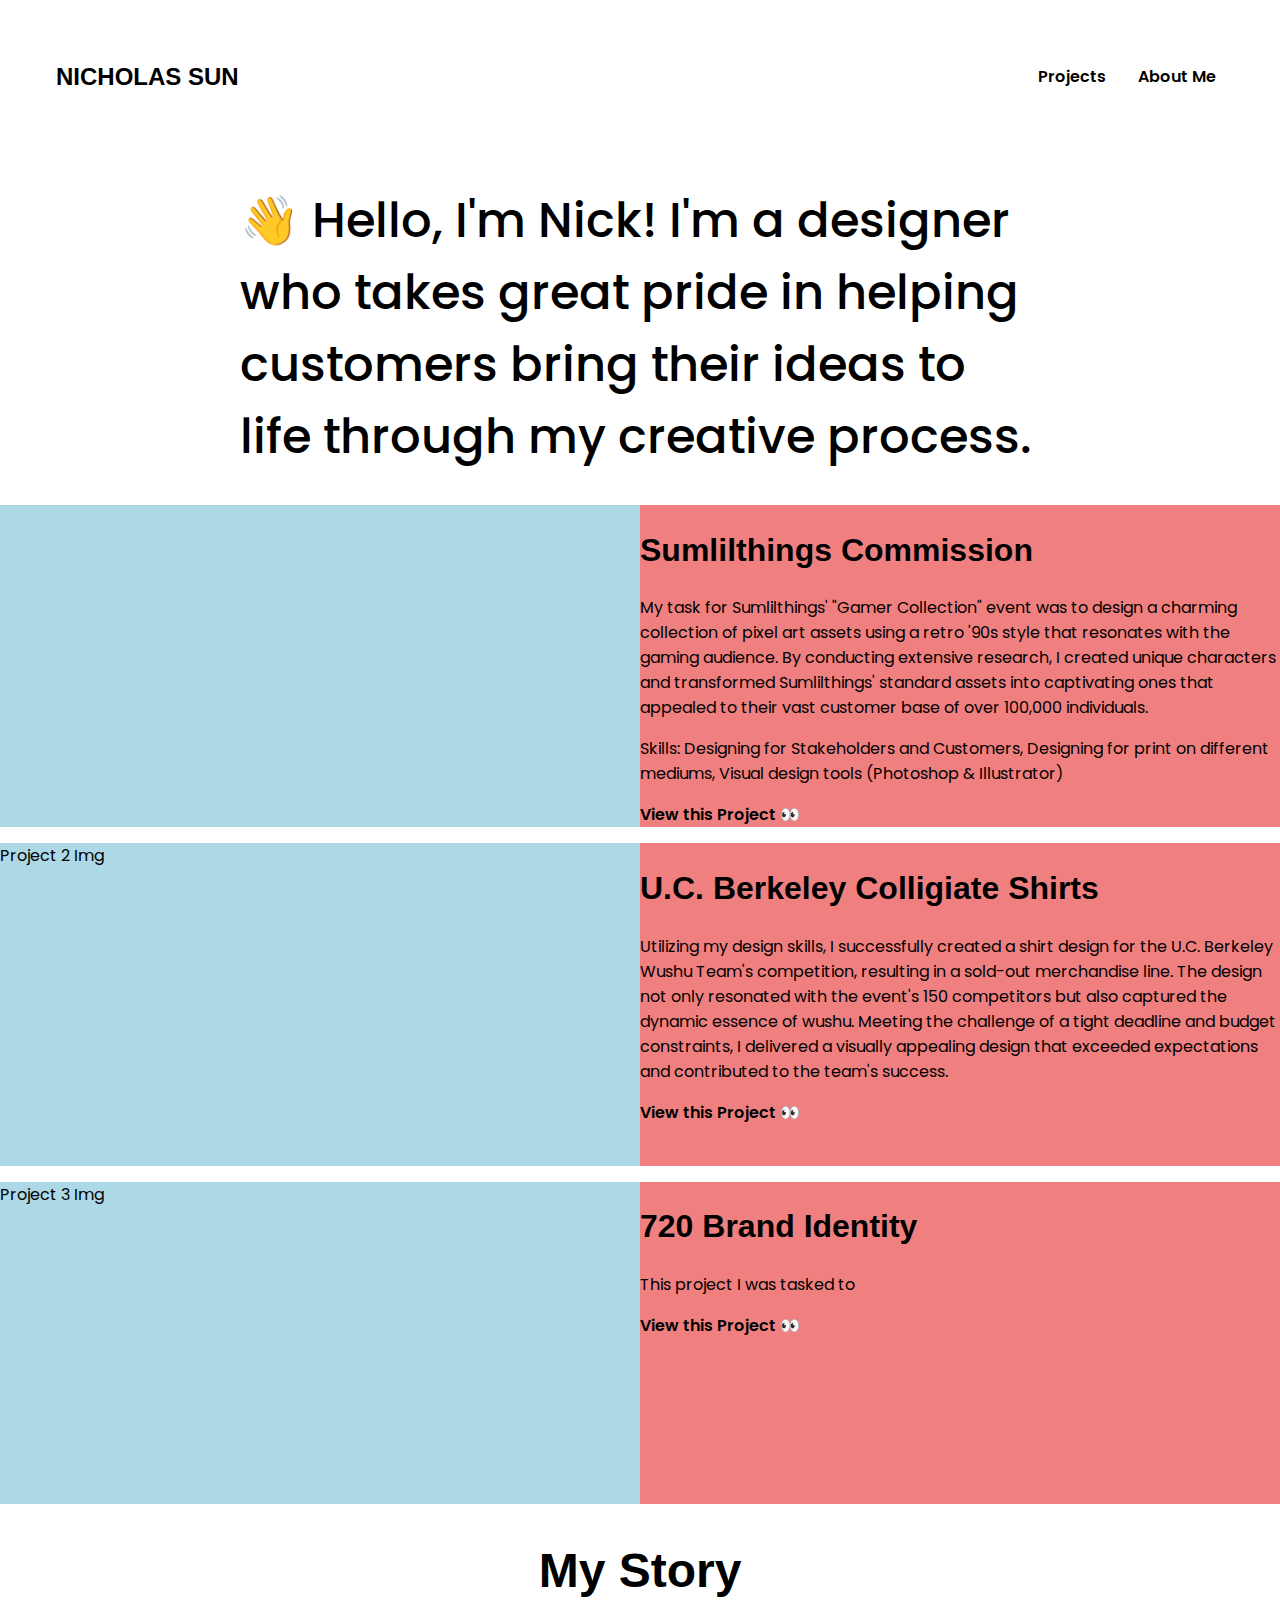
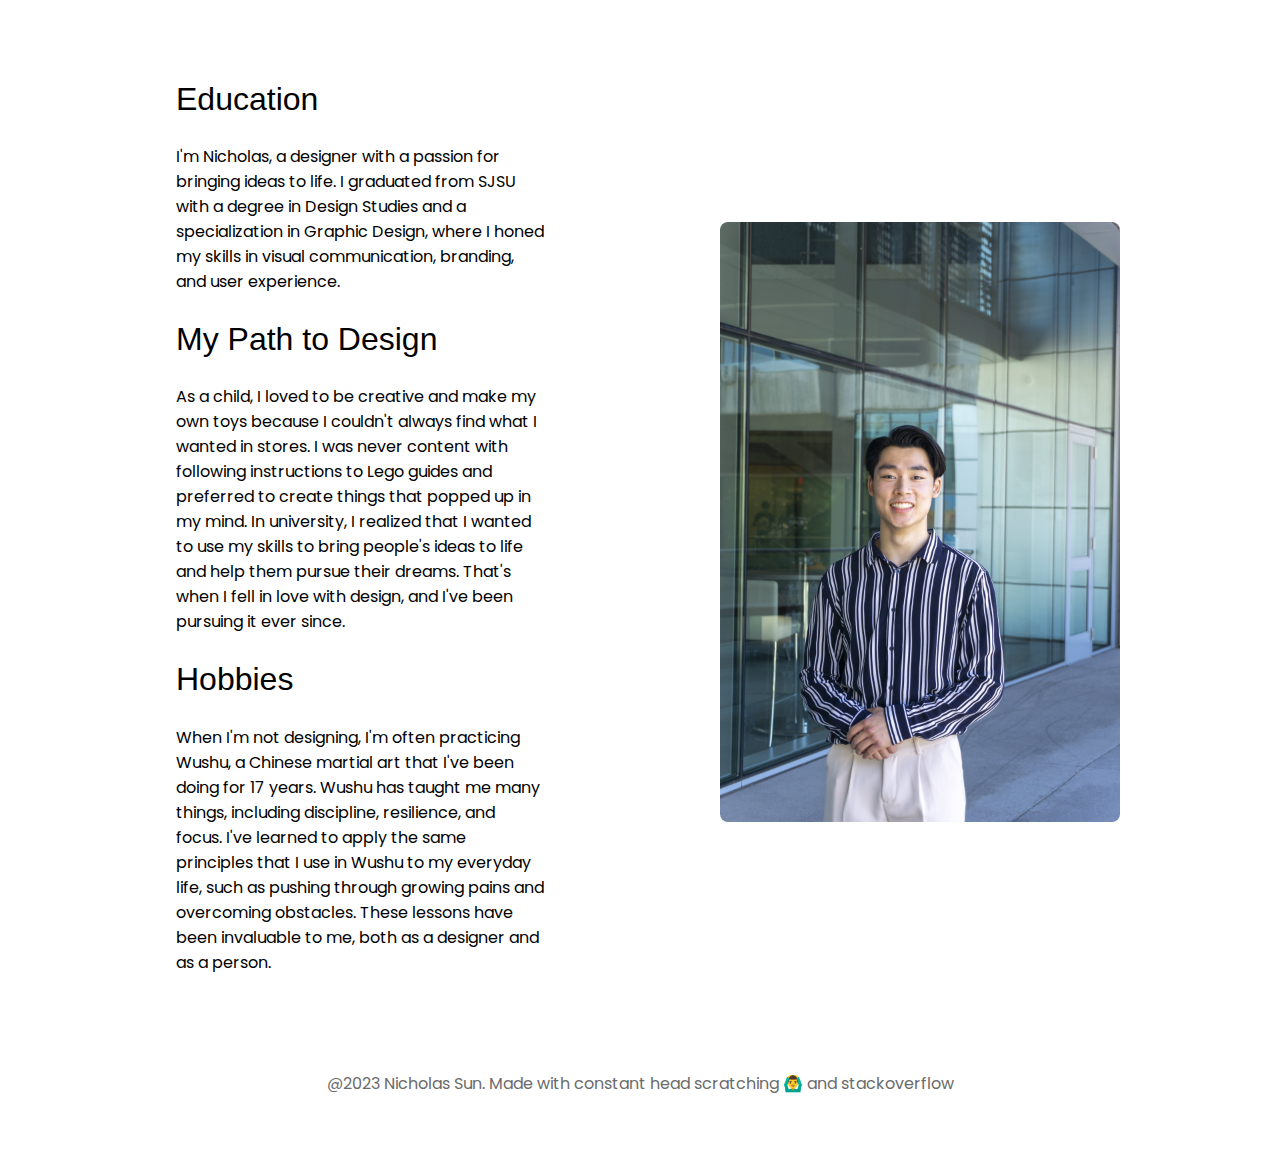
==== index.html @ 07ab65e5 "added about me" ====
<!DOCTYPE html>
<html lang="en">
<head>
    <meta charset="UTF-8">
    <meta http-equiv="X-UA-Compatible" content="IE=edge">
    <meta name="viewport" content="width=device-width, initial-scale=1.0">
    <link rel="stylesheet" href="styles.css">
    <title>nicholaszsun</title>
</head>
<body>
    <header>
        <nav>
            <a class="logo" href="#">Nicholas Sun</a>
            <div class="navlinks">
                <ul>
                   <li><a href="#">Projects</a></li>
                    <li><a href="#">About Me</a></li> 
                </ul>
            </div>
        </nav>
    </header>

    <section class="hero">
        <h1>👋 Hello, I'm Nick! I'm a designer who takes great pride in helping customers bring their ideas to life through my creative process.
        </h1>
    </section>

    <section class="projects">
        
        <div class="projectimage img1">
        </div>

        <div class="projectdes des1">
            <h2 class="projtitle sumlil">Sumlilthings Commission</h2>
            <p class="projdes sumlil">My task for Sumlilthings' "Gamer Collection" event was to design a charming collection of pixel art assets using a retro '90s style that resonates with the gaming audience. By conducting extensive research, I created unique characters and transformed Sumlilthings' standard assets into captivating ones that appealed to their vast customer base of over 100,000 individuals.
            </p>
            <p class="projdes sumlil skills">Skills: Designing for Stakeholders and Customers, Designing for print on different mediums, Visual design tools (Photoshop & Illustrator)</p>
            <a href="project1.html">View this Project 👀</a>
        </div>

        <div class="projectimage img2">Project 2 Img</div>

        <div class="projectdes des2">
            <h2 class="projtitle UC">U.C. Berkeley Colligiate Shirts</h2>
            <p class="projdes UC">Utilizing my design skills, I successfully created a shirt design for the U.C. Berkeley Wushu Team's competition, resulting in a sold-out merchandise line. The design not only resonated with the event's 150 competitors but also captured the dynamic essence of wushu. Meeting the challenge of a tight deadline and budget constraints, I delivered a visually appealing design that exceeded expectations and contributed to the team's success.</p>
            <a href="#">View this Project 👀</a>
        </div>

        <div class="projectimage img3">Project 3 Img</div>
        <div class="projectdes des3">
            <h2 class="projtitle 720">720 Brand Identity</h2>
            <p class="projdes 720">This project I was tasked to</p>
            <a href="#">View this Project 👀</a>
        </div>
    </section>

    <section class="about-me">
        <h2 class="about-me-title">My Story</h2>
        <div class="about-me-container">
            <div class="side-left">
                <h2 class="about-me-header">Education</h2>
                <p>I'm Nicholas, a designer with a passion for bringing ideas to life. I graduated from SJSU with a degree in Design Studies and a specialization in Graphic Design, where I honed my skills in visual communication, branding, and user experience.</p> 
                <h2 class="about-me-header">My Path to Design</h2>    
                 <p>As a child, I loved to be creative and make my own toys because I couldn't always find what I wanted in stores. I was never content with following instructions to Lego guides and preferred to create things that popped up in my mind. In university, I realized that I wanted to use my skills to bring people's ideas to life and help them pursue their dreams. That's when I fell in love with design, and I've been pursuing it ever since.</p>   
                <h2 class="about-me-header">Hobbies</h2>
                <p>When I'm not designing, I'm often practicing Wushu, a Chinese martial art that I've been doing for 17 years. Wushu has taught me many things, including discipline, resilience, and focus. I've learned to apply the same principles that I use in Wushu to my everyday life, such as pushing through growing pains and overcoming obstacles. These lessons have been invaluable to me, both as a designer and as a person.</p>
                </div>
            <div class="side-right">
                <img class="profile-pic" src="images/Nicholas Sun Profile Picture.jpeg" alt="Nicholas Sun">
            </div>
        </div>
        

    </section>

    <footer>
        <p>@2023 Nicholas Sun. Made with constant head scratching 🙆‍♂️ and stackoverflow</p>
    </footer>

</body>
</html>
---- styles.css ----
@import url('https://fonts.googleapis.com/css2?family=Poppins:wght@300;400;500;700;800&display=swap');

*{
  box-sizing: border-box;
  font-family: "Poppins", sans-serif;
  font-size: 16px;
}

body{
  margin: 0;
  padding: 0;
}

h2{
  font-size: 2rem;
  font-weight: 600;
  font-family: Helvetica, sans-serif;
}

/* ^^^^^^^^^^^^^^^^^^^^^^^^^^^^^^^^CSS FOR THE ENIRE WEBSITE^^^^^^^^^^^^^^^^^^^^^^^^^^^^^^^^^^^^^^^ */

nav{
  display: flex;
  justify-content: space-between;
  align-items: center;
  padding: 3rem;
  /* background-color: lightblue; */
}

.logo{
  font-family: "Helvetica", sans-serif;
  font-weight: 700;
  font-size: 1.5rem;
  margin: .5rem;
  color: black;
  text-decoration: none;
  text-transform: uppercase;
}

.navlinks ul{
  margin: 0;
  padding: 0;
  display: flex;
}

.navlinks li{
  list-style: none;
}

.navlinks li a{
  text-decoration: none;
  color: black;
  padding: 1rem;
  display: block;
}

.navlinks li:hover{
  font-weight: 700;
}

/* ^^^^^^^^^^^^^^^^^^^^^^^^^^^^^^^^CSS FOR THE HEADER OF WEBSITE^^^^^^^^^^^^^^^^^^^^^^^^^^^^^^^^^^^^^^^ */
 .hero{
  display: flex;
  justify-content: center;
 }

 h1{
  font-size: 3rem;
  width: min(800px, 70%);
  font-weight: 500;
 }

 /* ^^^^^^^^^^^^^^^^^^^^^^^^^^^^^^^^CSS FOR PROJECTS OF WEBSITE^^^^^^^^^^^^^^^^^^^^^^^^^^^^^^^^^^^^^^^ */
 a{
  color: black;
  font-weight: 600;
  text-decoration: none;
}

.projects{
  display: grid;
  grid-template-columns: repeat(2,1fr);
  grid-template-rows: repeat(3,1fr);
  gap: 1rem 0;
  padding: 1rem auto;
}

.projectimage{
  background-color: lightblue;
}
.projectdes{
  background-color: lightcoral;
}

.projtitle{
  font-family: Helvetica, sans-serif;
  font-size: 2rem;
}

footer{
  text-align: center;
  padding: 3rem;
  color: rgb(107, 107, 107);
}

.about-me{
  display: flex;
  flex-direction: column;
  justify-content: center;
  align-items: center;
}

.about-me-title{
  text-align: center;
  font-size: 3rem;
  font-weight: 600;
}

.about-me-container{
  display: grid;
  grid-template-columns: repeat(2,1fr);
  gap: 10rem;
  width: min(60rem, 100%);
}

.side-right{
  display: flex;
  align-items: center;
  justify-content: center;
}

.side-left{
  padding: 1rem;
}

.profile-pic{
  max-width: 100%;
  border-radius: .5rem;
}

.about-me-header{
  text-align: left;
  font-weight: 500;
}
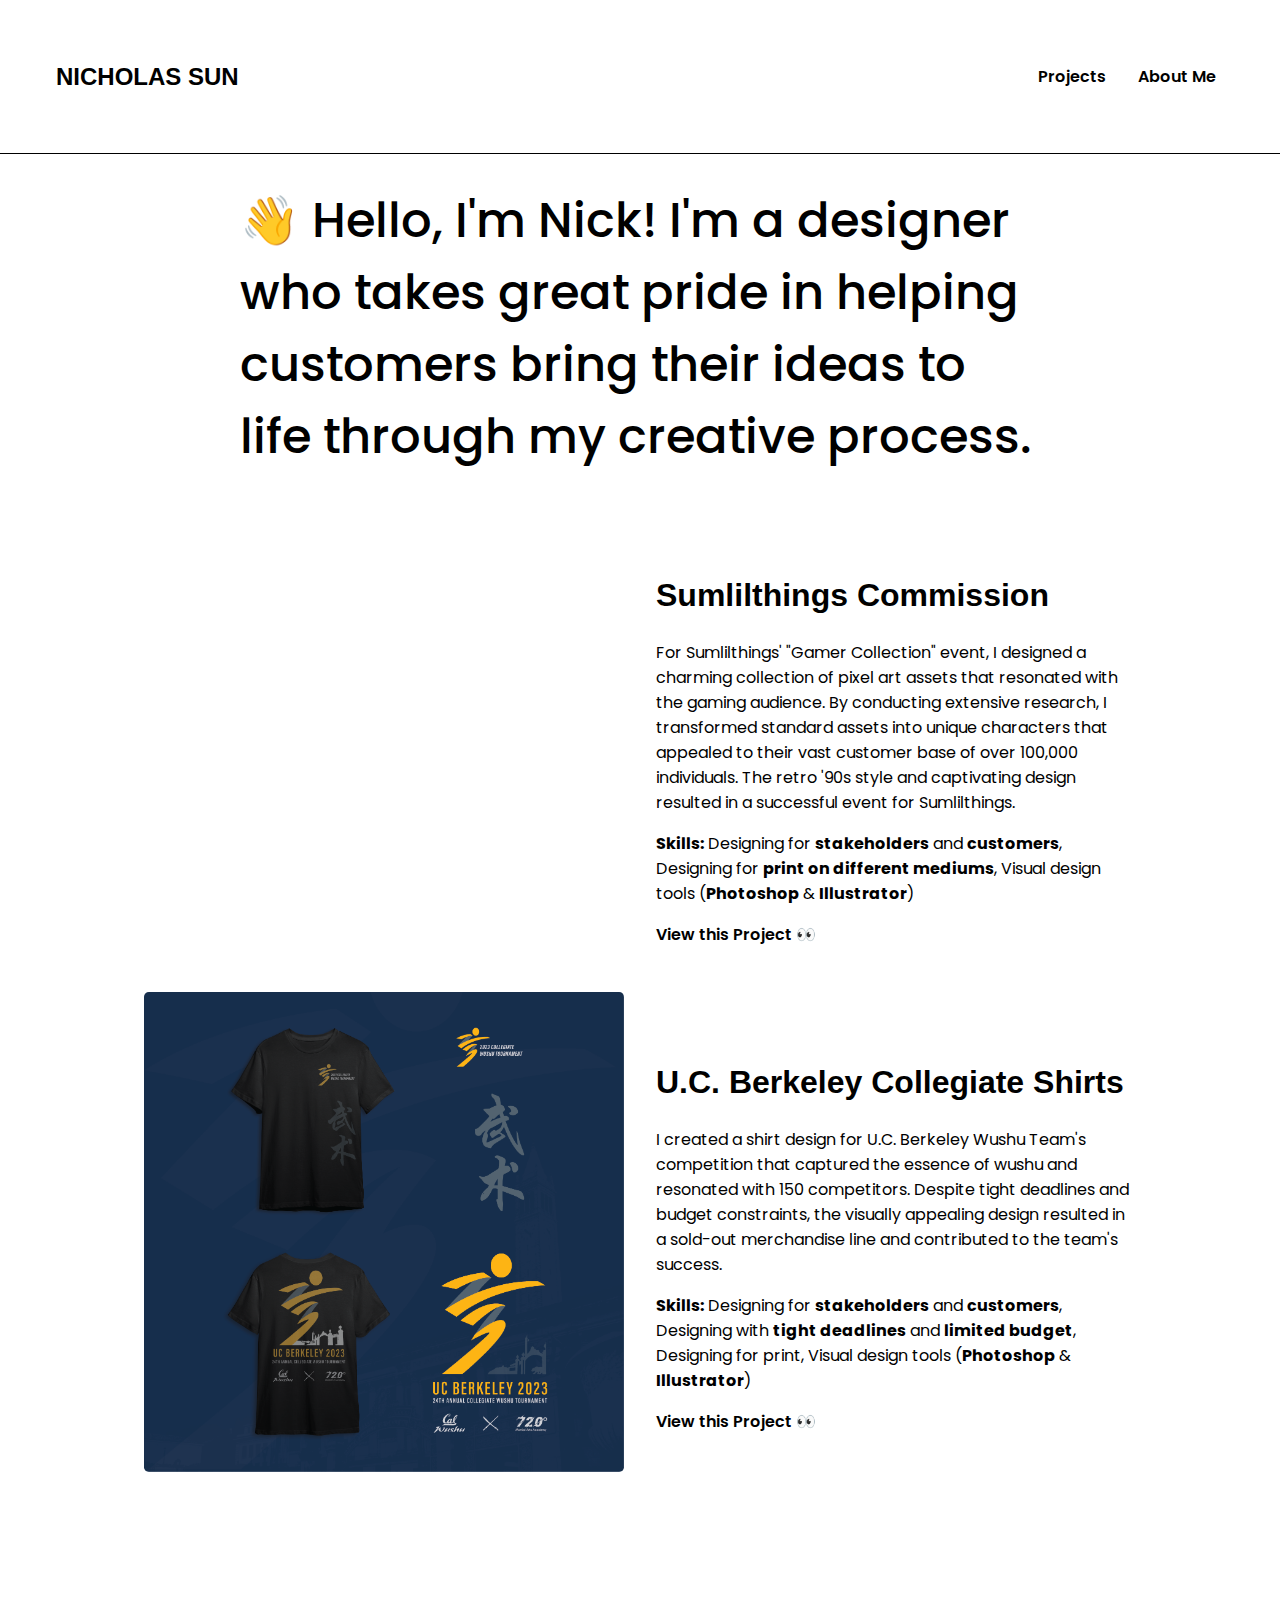
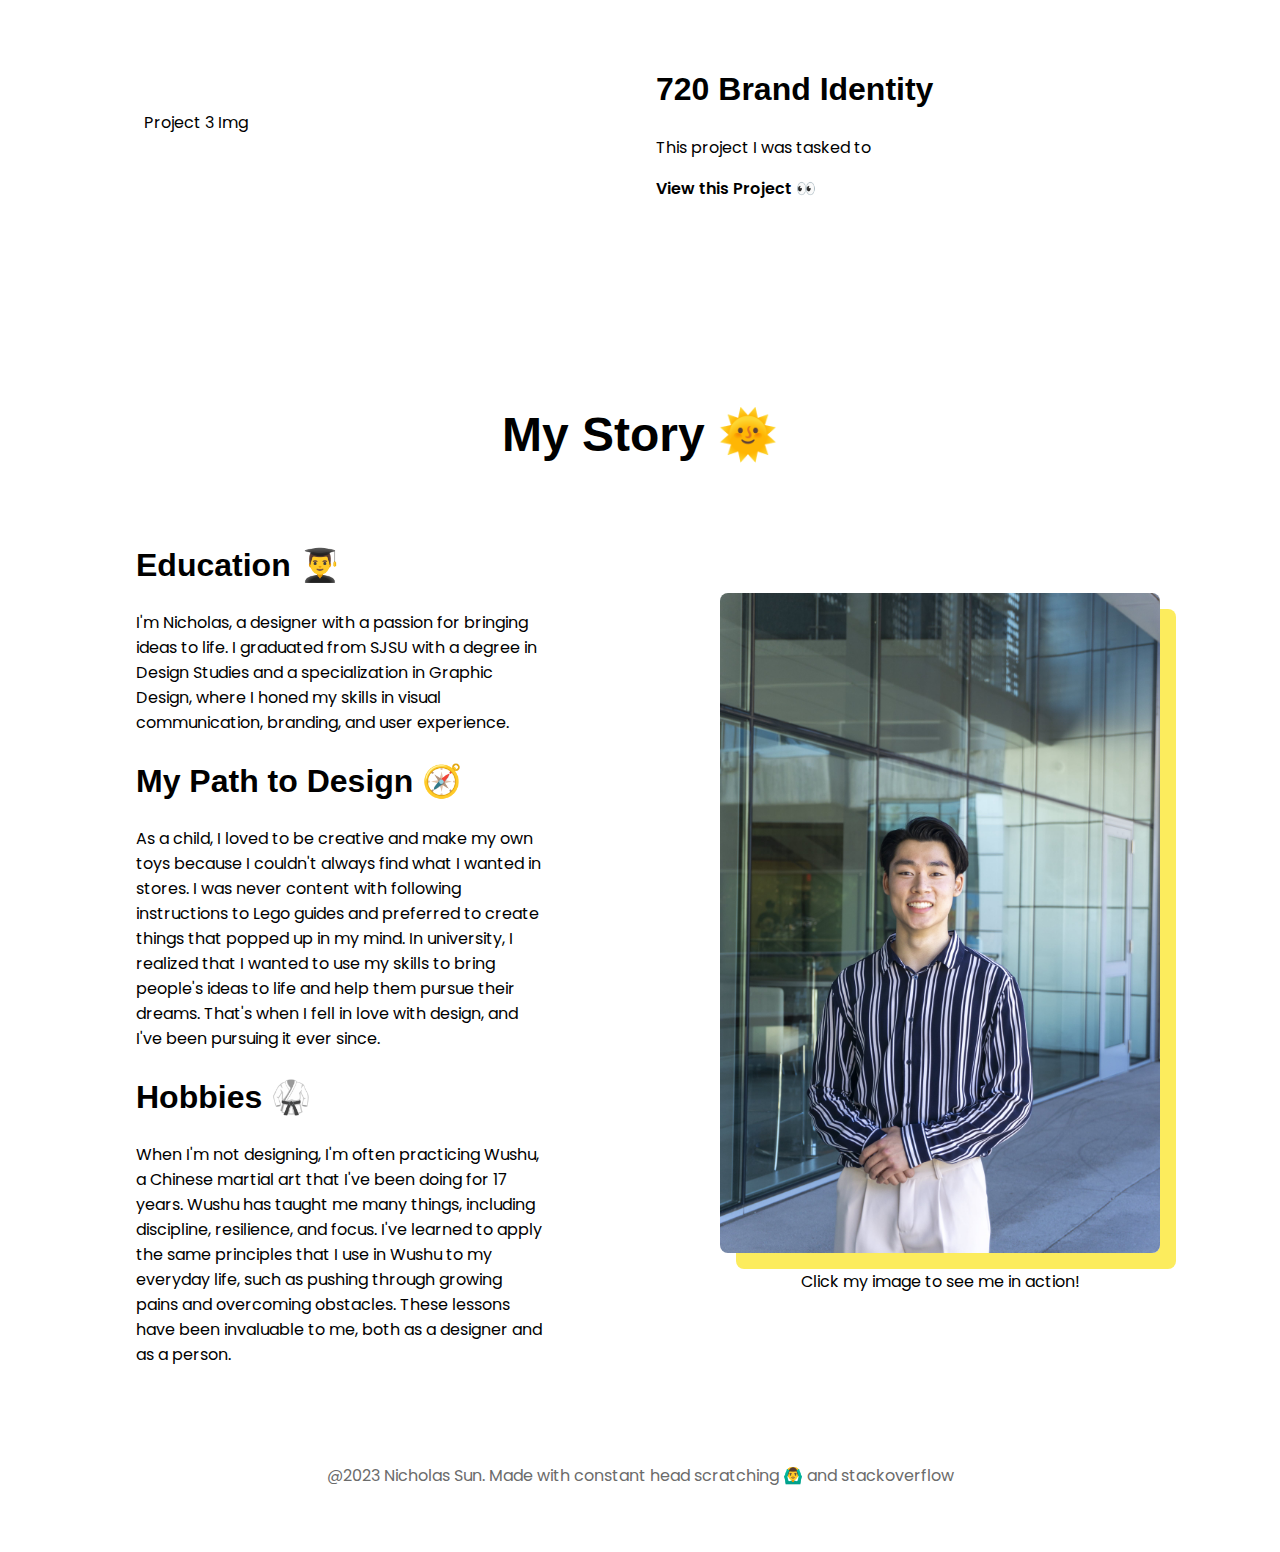
==== commit fcc146aa: "update" ====
--- a/index.html
+++ b/index.html
@@ -32,17 +32,20 @@
 
         <div class="projectdes des1">
             <h2 class="projtitle sumlil">Sumlilthings Commission</h2>
-            <p class="projdes sumlil">My task for Sumlilthings' "Gamer Collection" event was to design a charming collection of pixel art assets using a retro '90s style that resonates with the gaming audience. By conducting extensive research, I created unique characters and transformed Sumlilthings' standard assets into captivating ones that appealed to their vast customer base of over 100,000 individuals.
+            <p class="projdes sumlil">For Sumlilthings' "Gamer Collection" event, I designed a charming collection of pixel art assets that resonated with the gaming audience. By conducting extensive research, I transformed standard assets into unique characters that appealed to their vast customer base of over 100,000 individuals. The retro '90s style and captivating design resulted in a successful event for Sumlilthings.
             </p>
-            <p class="projdes sumlil skills">Skills: Designing for Stakeholders and Customers, Designing for print on different mediums, Visual design tools (Photoshop & Illustrator)</p>
+            <p class="projdes sumlil skills"><strong>Skills:</strong> Designing for <strong>stakeholders</strong> and <strong>customers</strong>, Designing for <strong>print on different mediums</strong>, Visual design tools (<strong>Photoshop</strong> & <strong>Illustrator</strong>)</p>
             <a href="project1.html">View this Project 👀</a>
         </div>
 
-        <div class="projectimage img2">Project 2 Img</div>
+        <div class="projectimage img2">
+            <img class="thumbnail-2" src="images/Project 2 Images/Thumbnail-01.png" alt="">
+        </div>
 
         <div class="projectdes des2">
-            <h2 class="projtitle UC">U.C. Berkeley Colligiate Shirts</h2>
-            <p class="projdes UC">Utilizing my design skills, I successfully created a shirt design for the U.C. Berkeley Wushu Team's competition, resulting in a sold-out merchandise line. The design not only resonated with the event's 150 competitors but also captured the dynamic essence of wushu. Meeting the challenge of a tight deadline and budget constraints, I delivered a visually appealing design that exceeded expectations and contributed to the team's success.</p>
+            <h2 class="projtitle UC">U.C. Berkeley Collegiate Shirts</h2>
+            <p class="projdes UC">I created a shirt design for U.C. Berkeley Wushu Team's competition that captured the essence of wushu and resonated with 150 competitors. Despite tight deadlines and budget constraints, the visually appealing design resulted in a sold-out merchandise line and contributed to the team's success.</p>
+            <p><strong>Skills:</strong> Designing for <strong>stakeholders</strong> and <strong>customers</strong>, Designing with <strong>tight deadlines</strong> and <strong>limited budget</strong>, Designing for print, Visual design tools (<strong>Photoshop</strong> & <strong>Illustrator</strong>)</p>
             <a href="#">View this Project 👀</a>
         </div>
 
@@ -55,18 +58,19 @@
     </section>
 
     <section class="about-me">
-        <h2 class="about-me-title">My Story</h2>
+        <h2 class="about-me-title">My Story 🌞</h2>
         <div class="about-me-container">
             <div class="side-left">
-                <h2 class="about-me-header">Education</h2>
+                <h2 class="about-me-header">Education 👨‍🎓</h2>
                 <p>I'm Nicholas, a designer with a passion for bringing ideas to life. I graduated from SJSU with a degree in Design Studies and a specialization in Graphic Design, where I honed my skills in visual communication, branding, and user experience.</p> 
-                <h2 class="about-me-header">My Path to Design</h2>    
+                <h2 class="about-me-header">My Path to Design 🧭</h2>    
                  <p>As a child, I loved to be creative and make my own toys because I couldn't always find what I wanted in stores. I was never content with following instructions to Lego guides and preferred to create things that popped up in my mind. In university, I realized that I wanted to use my skills to bring people's ideas to life and help them pursue their dreams. That's when I fell in love with design, and I've been pursuing it ever since.</p>   
-                <h2 class="about-me-header">Hobbies</h2>
+                <h2 class="about-me-header">Hobbies 🥋</h2>
                 <p>When I'm not designing, I'm often practicing Wushu, a Chinese martial art that I've been doing for 17 years. Wushu has taught me many things, including discipline, resilience, and focus. I've learned to apply the same principles that I use in Wushu to my everyday life, such as pushing through growing pains and overcoming obstacles. These lessons have been invaluable to me, both as a designer and as a person.</p>
                 </div>
             <div class="side-right">
                 <img class="profile-pic" src="images/Nicholas Sun Profile Picture.jpeg" alt="Nicholas Sun">
+                <p>Click my image to see me in action!</p>
             </div>
         </div>
         
--- a/styles.css
+++ b/styles.css
@@ -24,7 +24,7 @@
   justify-content: space-between;
   align-items: center;
   padding: 3rem;
-  /* background-color: lightblue; */
+  box-shadow: 0 1px;
 }
 
 .logo{
@@ -79,17 +79,18 @@
 
 .projects{
   display: grid;
-  grid-template-columns: repeat(2,1fr);
+  grid-template-columns: repeat(2,min(30rem, 100%));
   grid-template-rows: repeat(3,1fr);
-  gap: 1rem 0;
-  padding: 1rem auto;
+  gap: 0 2rem;
+  justify-content: center;
+  align-items: center;
 }
 
 .projectimage{
-  background-color: lightblue;
+  /* background-color: lightblue; */
 }
 .projectdes{
-  background-color: lightcoral;
+  /* background-color: lightcoral; */
 }
 
 .projtitle{
@@ -120,13 +121,14 @@
   display: grid;
   grid-template-columns: repeat(2,1fr);
   gap: 10rem;
-  width: min(60rem, 100%);
+  width: min(65rem, 100%);
 }
 
 .side-right{
   display: flex;
   align-items: center;
   justify-content: center;
+  flex-direction: column;
 }
 
 .side-left{
@@ -136,10 +138,15 @@
 .profile-pic{
   max-width: 100%;
   border-radius: .5rem;
+  box-shadow: 1rem 1rem #fcec5d;
 }
 
 .about-me-header{
   text-align: left;
-  font-weight: 500;
+  font-weight: 600;
 }
 
+.thumbnail-2{
+  width: 100%;
+  border-radius: .3rem;
+}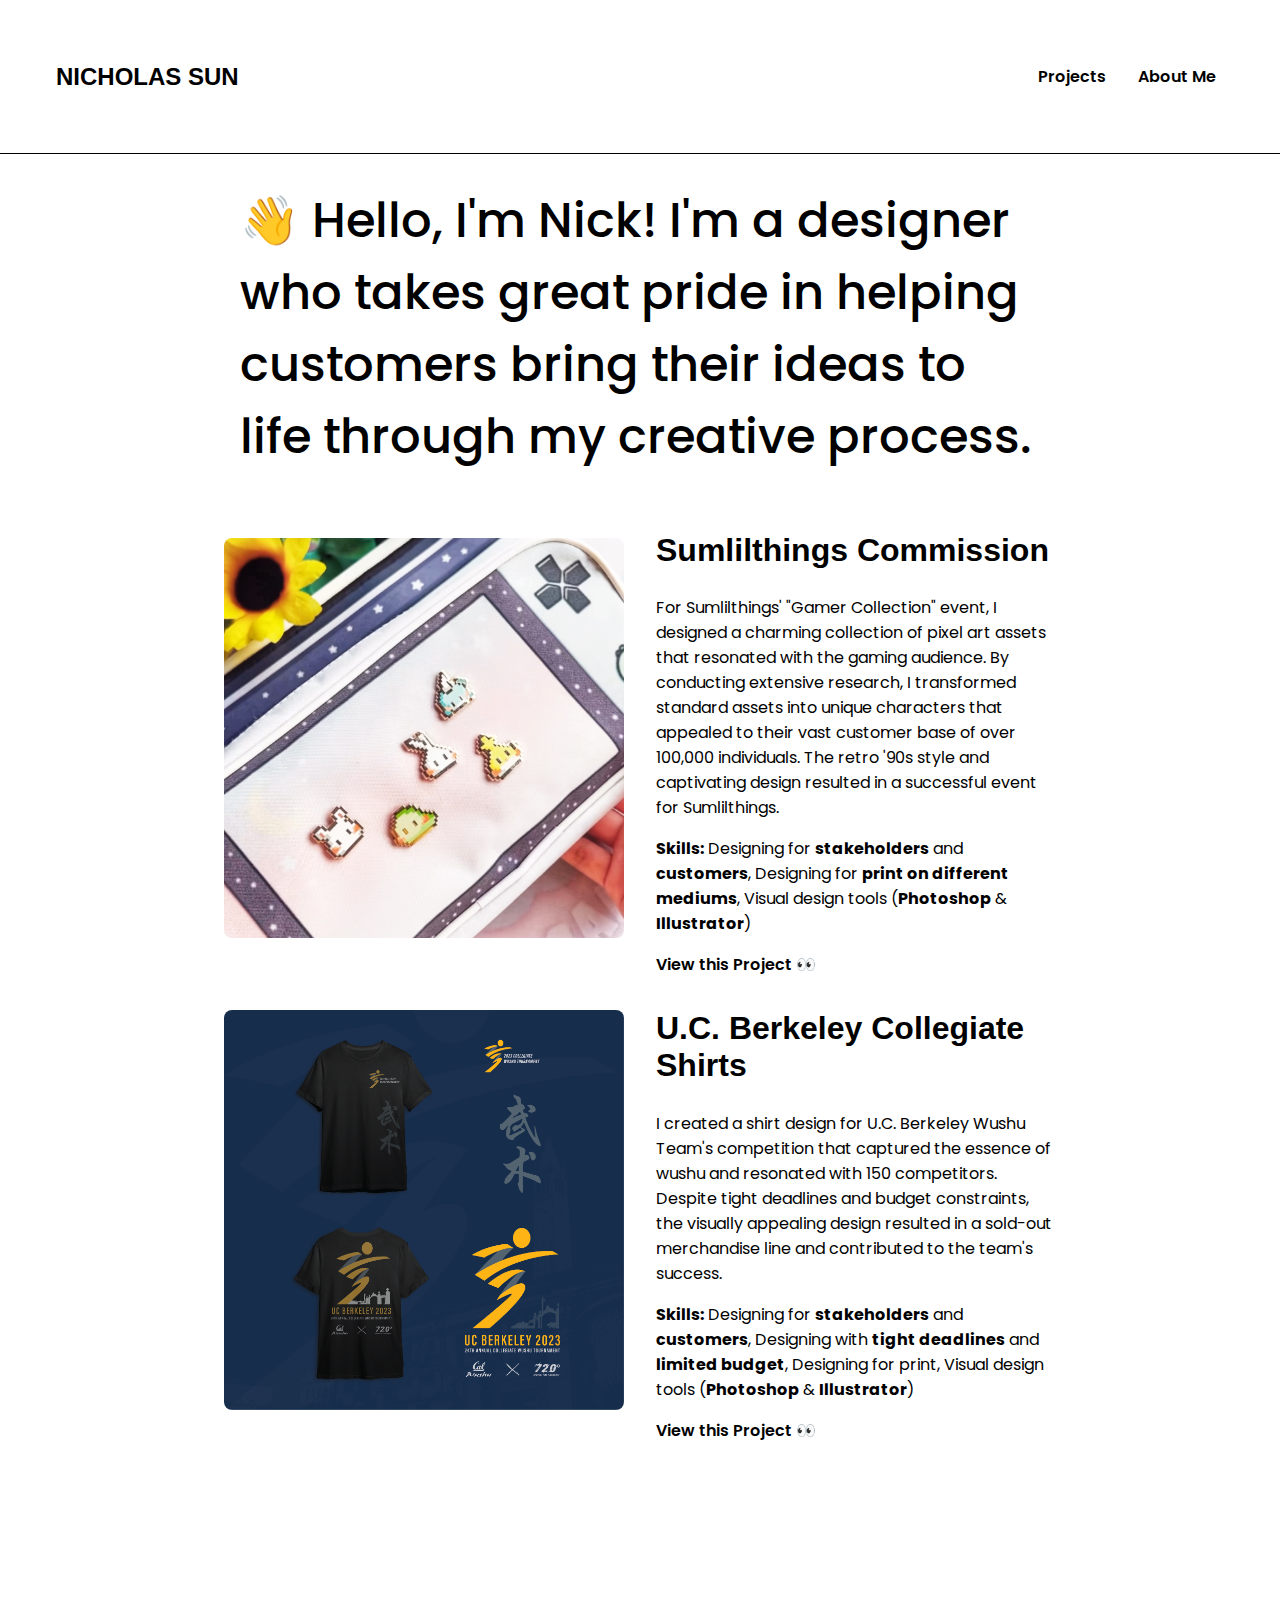
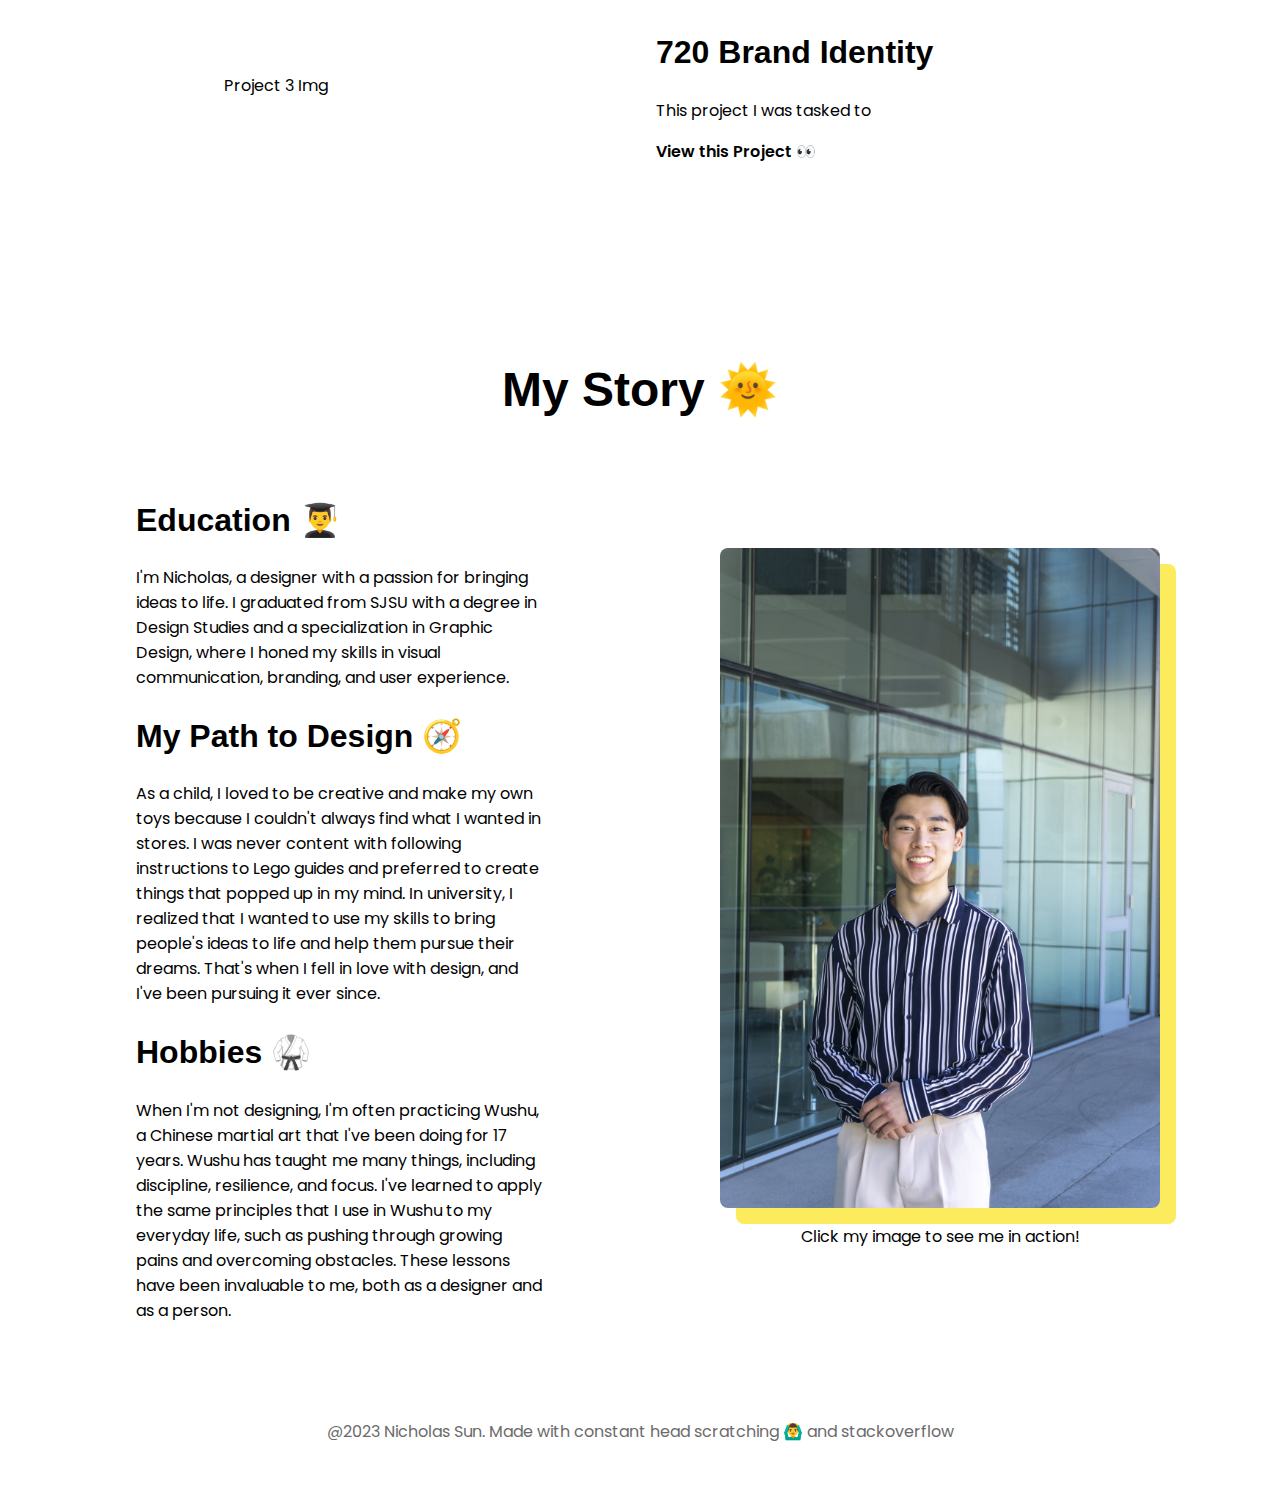
==== commit cc0025c8: "finished project 2" ====
--- a/index.html
+++ b/index.html
@@ -28,6 +28,7 @@
     <section class="projects">
         
         <div class="projectimage img1">
+            <a class="image-link" href="project1.html"><img class="thumbnail-2" src="images/sumlil thumbnail.jpeg" alt=""></a>
         </div>
 
         <div class="projectdes des1">
@@ -39,14 +40,14 @@
         </div>
 
         <div class="projectimage img2">
-            <img class="thumbnail-2" src="images/Project 2 Images/Thumbnail-01.png" alt="">
+            <a class="image-link" href="project2.html"><img class="thumbnail-2" src="images/Project 2 Images/Thumbnail-01.png" alt=""></a>
         </div>
 
         <div class="projectdes des2">
             <h2 class="projtitle UC">U.C. Berkeley Collegiate Shirts</h2>
             <p class="projdes UC">I created a shirt design for U.C. Berkeley Wushu Team's competition that captured the essence of wushu and resonated with 150 competitors. Despite tight deadlines and budget constraints, the visually appealing design resulted in a sold-out merchandise line and contributed to the team's success.</p>
             <p><strong>Skills:</strong> Designing for <strong>stakeholders</strong> and <strong>customers</strong>, Designing with <strong>tight deadlines</strong> and <strong>limited budget</strong>, Designing for print, Visual design tools (<strong>Photoshop</strong> & <strong>Illustrator</strong>)</p>
-            <a href="#">View this Project 👀</a>
+            <a href="project2.html">View this Project 👀</a>
         </div>
 
         <div class="projectimage img3">Project 3 Img</div>
--- a/styles.css
+++ b/styles.css
@@ -79,18 +79,11 @@
 
 .projects{
   display: grid;
-  grid-template-columns: repeat(2,min(30rem, 100%));
+  grid-template-columns: repeat(2,min(25rem, 100%));
   grid-template-rows: repeat(3,1fr);
   gap: 0 2rem;
   justify-content: center;
   align-items: center;
-}
-
-.projectimage{
-  /* background-color: lightblue; */
-}
-.projectdes{
-  /* background-color: lightcoral; */
 }
 
 .projtitle{
@@ -148,5 +141,5 @@
 
 .thumbnail-2{
   width: 100%;
-  border-radius: .3rem;
+  border-radius: .5rem;
 }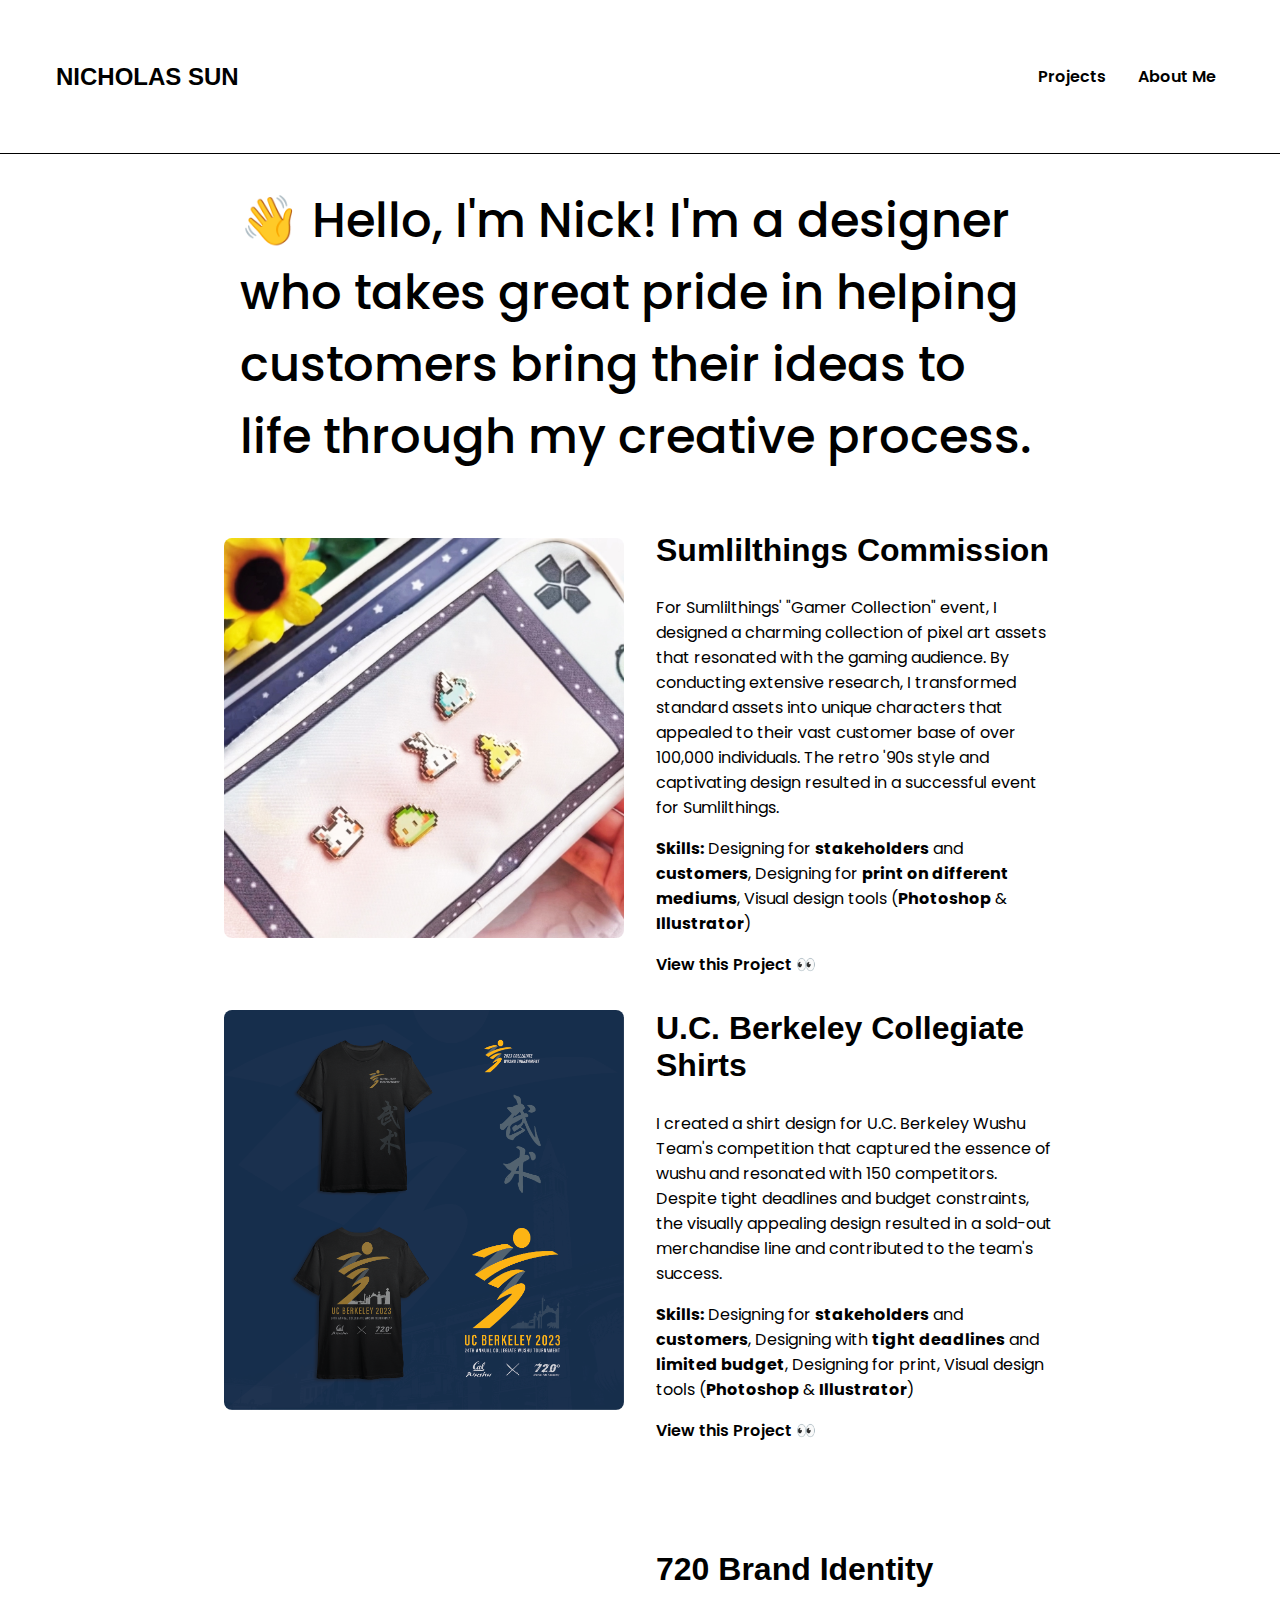
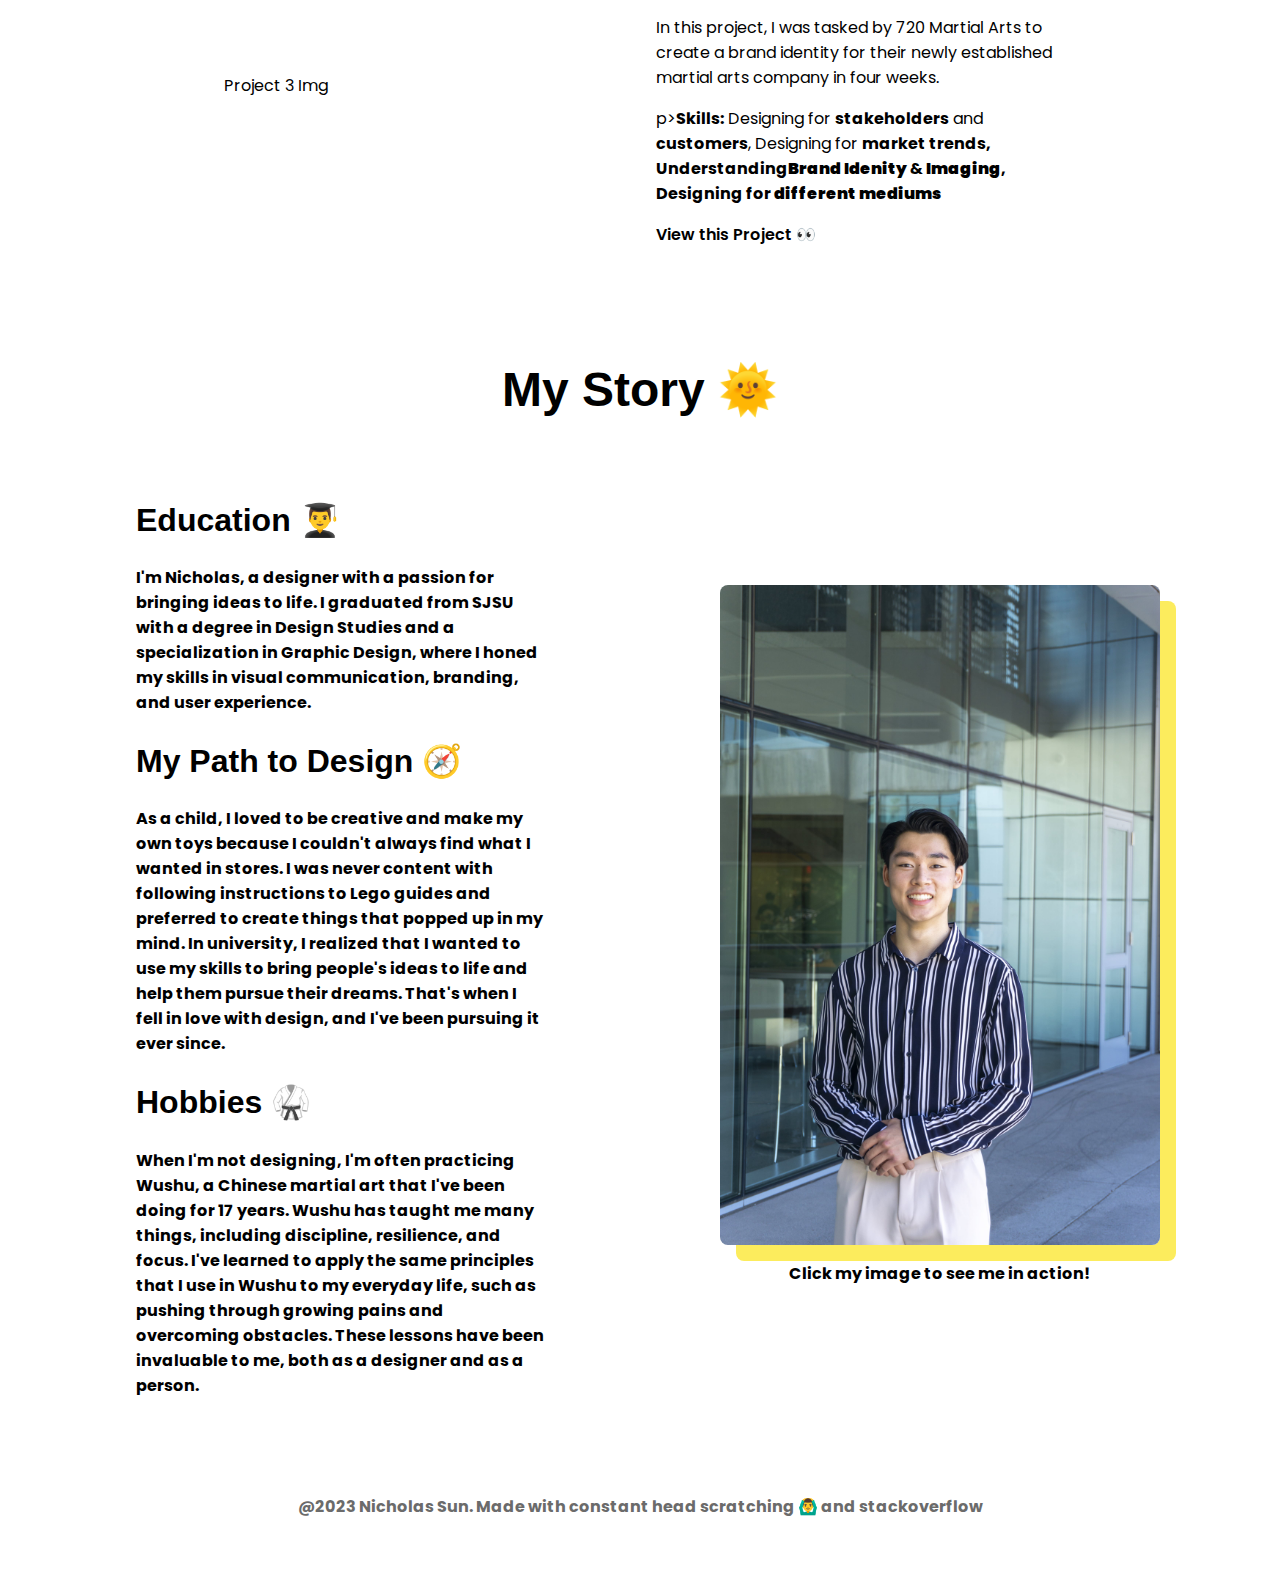
==== commit fe4884e4: "added content to 720 project" ====
--- a/index.html
+++ b/index.html
@@ -53,8 +53,9 @@
         <div class="projectimage img3">Project 3 Img</div>
         <div class="projectdes des3">
             <h2 class="projtitle 720">720 Brand Identity</h2>
-            <p class="projdes 720">This project I was tasked to</p>
-            <a href="#">View this Project 👀</a>
+            <p class="projdes 720">In this project, I was tasked by 720 Martial Arts to create a brand identity for their newly established martial arts company in four weeks.</p>
+            p><strong>Skills:</strong> Designing for <strong>stakeholders</strong> and <strong>customers</strong>, Designing for <strong>market trends, Understanding<strong>Brand Idenity</strong> & <strong>Imaging</strong>, Designing for <strong>different mediums</strong></p>
+            <a href="project3.html">View this Project 👀</a>
         </div>
     </section>
 
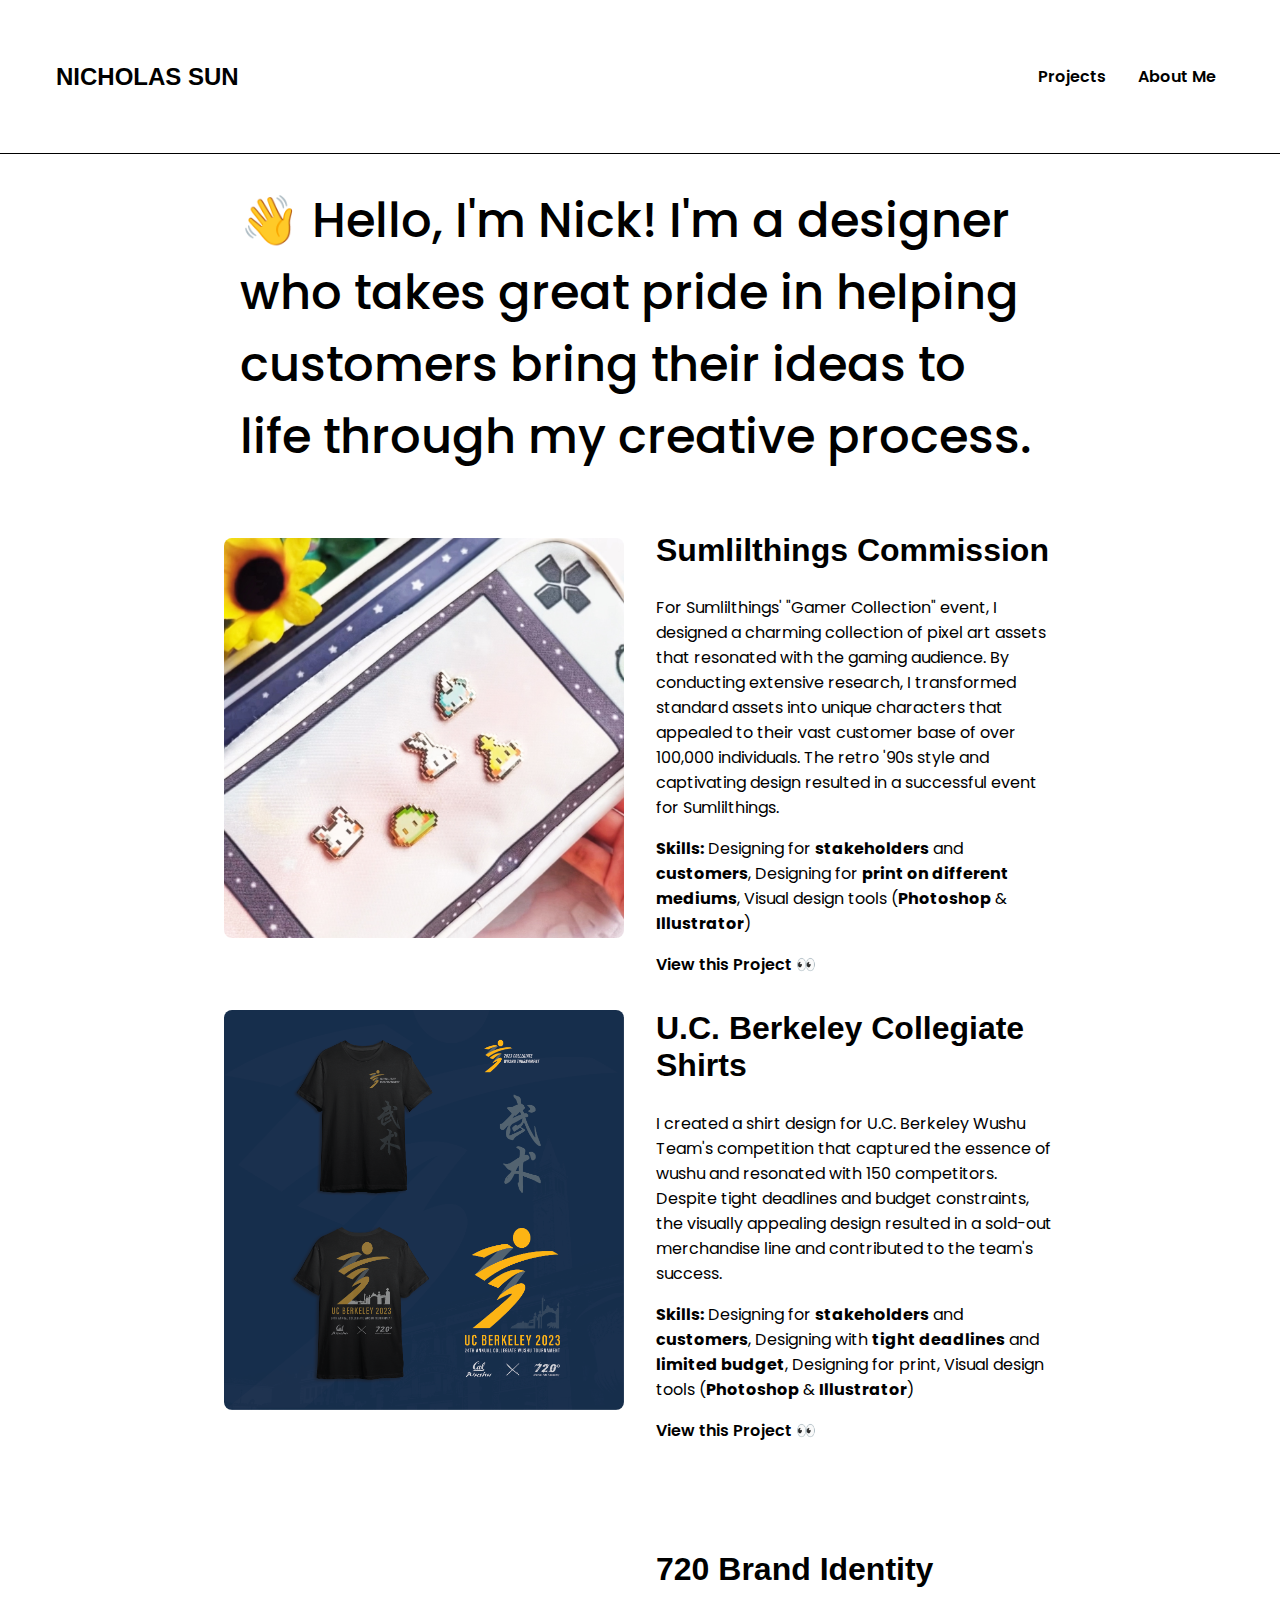
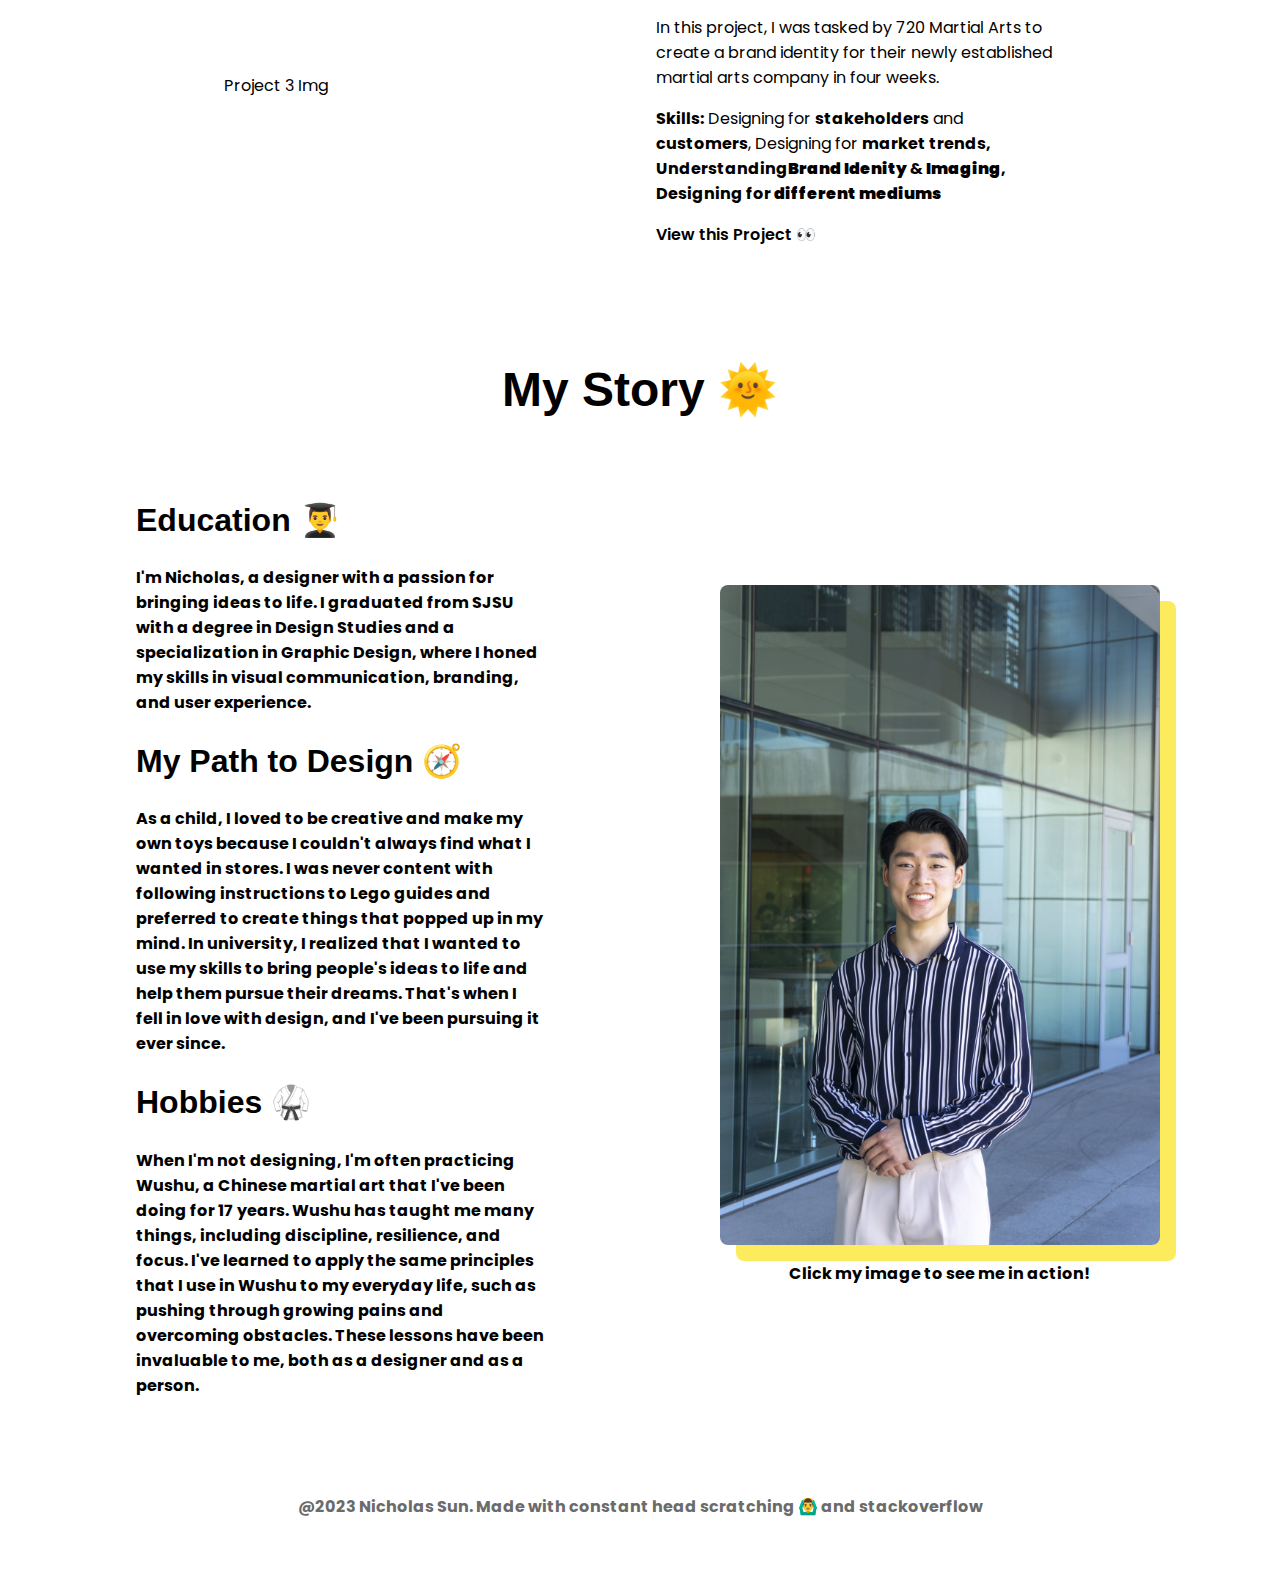
==== commit ef7f94c7: "updated index syntax" ====
--- a/index.html
+++ b/index.html
@@ -54,7 +54,7 @@
         <div class="projectdes des3">
             <h2 class="projtitle 720">720 Brand Identity</h2>
             <p class="projdes 720">In this project, I was tasked by 720 Martial Arts to create a brand identity for their newly established martial arts company in four weeks.</p>
-            p><strong>Skills:</strong> Designing for <strong>stakeholders</strong> and <strong>customers</strong>, Designing for <strong>market trends, Understanding<strong>Brand Idenity</strong> & <strong>Imaging</strong>, Designing for <strong>different mediums</strong></p>
+            <p><strong>Skills:</strong> Designing for <strong>stakeholders</strong> and <strong>customers</strong>, Designing for <strong>market trends, Understanding<strong>Brand Idenity</strong> & <strong>Imaging</strong>, Designing for <strong>different mediums</strong></p>
             <a href="project3.html">View this Project 👀</a>
         </div>
     </section>
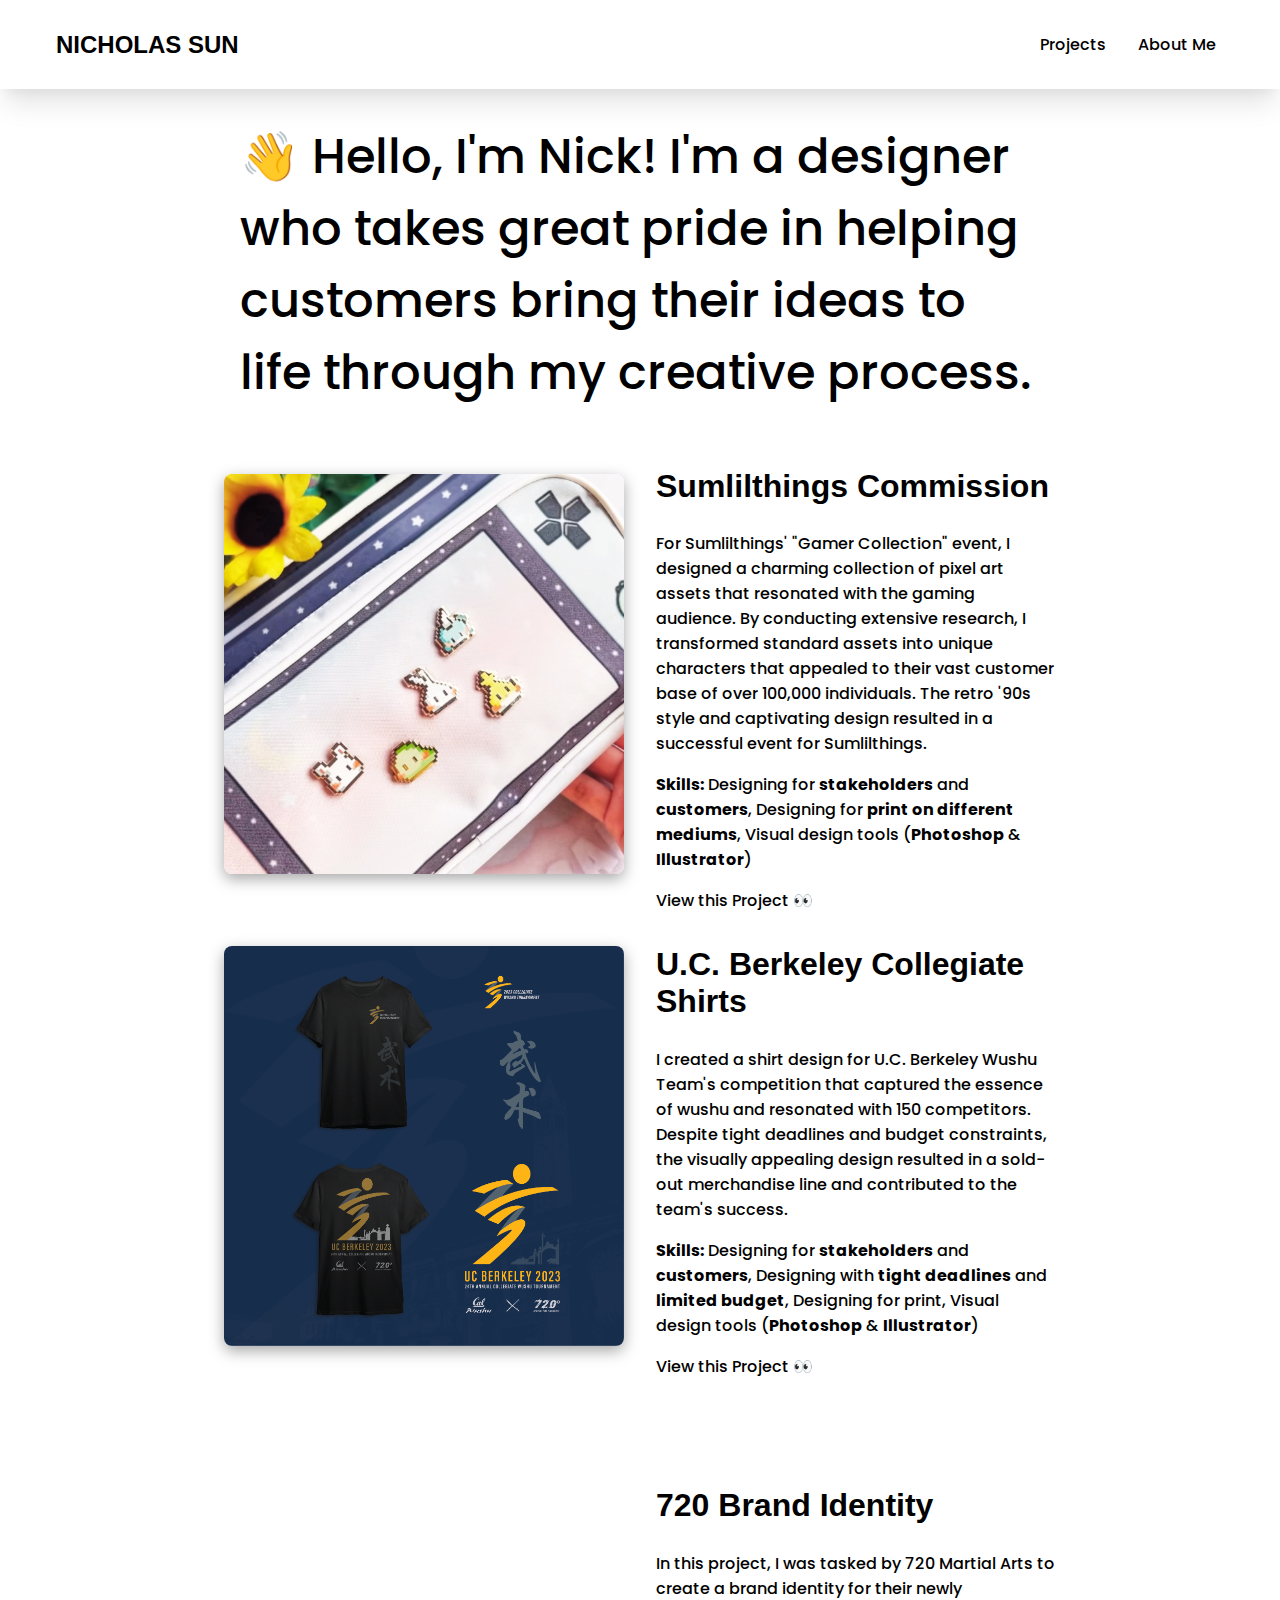
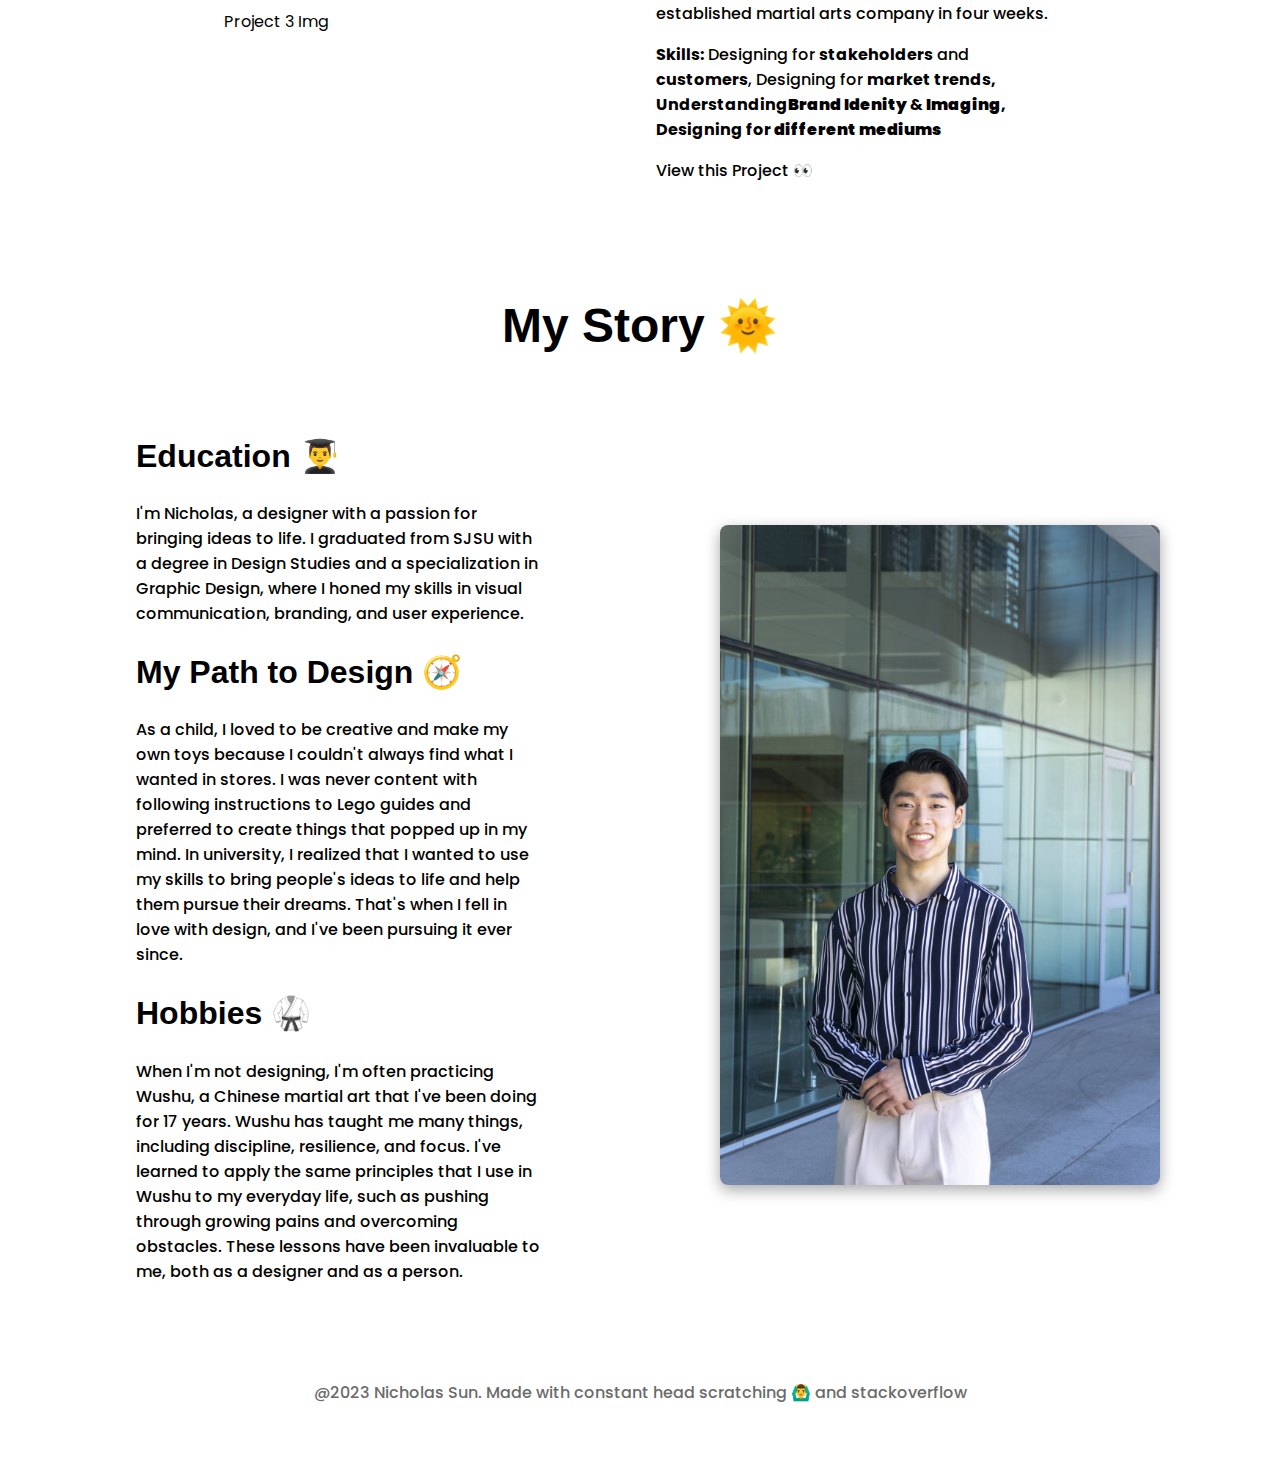
==== commit 4c154e98: "iuo" ====
--- a/index.html
+++ b/index.html
@@ -5,6 +5,7 @@
     <meta http-equiv="X-UA-Compatible" content="IE=edge">
     <meta name="viewport" content="width=device-width, initial-scale=1.0">
     <link rel="stylesheet" href="styles.css">
+    <link rel="icon" href="icon_path" type="image/icon type">
     <title>nicholaszsun</title>
 </head>
 <body>
@@ -13,8 +14,8 @@
             <a class="logo" href="#">Nicholas Sun</a>
             <div class="navlinks">
                 <ul>
-                   <li><a href="#">Projects</a></li>
-                    <li><a href="#">About Me</a></li> 
+                   <li><a href="#project-sec">Projects</a></li>
+                    <li><a href="#about-me-sec">About Me</a></li> 
                 </ul>
             </div>
         </nav>
@@ -25,7 +26,7 @@
         </h1>
     </section>
 
-    <section class="projects">
+    <section class="projects" id="project-sec">
         
         <div class="projectimage img1">
             <a class="image-link" href="project1.html"><img class="thumbnail-2" src="images/sumlil thumbnail.jpeg" alt=""></a>
@@ -59,20 +60,19 @@
         </div>
     </section>
 
-    <section class="about-me">
+    <section class="about-me" id="about-me-sec">
         <h2 class="about-me-title">My Story 🌞</h2>
         <div class="about-me-container">
             <div class="side-left">
                 <h2 class="about-me-header">Education 👨‍🎓</h2>
                 <p>I'm Nicholas, a designer with a passion for bringing ideas to life. I graduated from SJSU with a degree in Design Studies and a specialization in Graphic Design, where I honed my skills in visual communication, branding, and user experience.</p> 
                 <h2 class="about-me-header">My Path to Design 🧭</h2>    
-                 <p>As a child, I loved to be creative and make my own toys because I couldn't always find what I wanted in stores. I was never content with following instructions to Lego guides and preferred to create things that popped up in my mind. In university, I realized that I wanted to use my skills to bring people's ideas to life and help them pursue their dreams. That's when I fell in love with design, and I've been pursuing it ever since.</p>   
+                <p>As a child, I loved to be creative and make my own toys because I couldn't always find what I wanted in stores. I was never content with following instructions to Lego guides and preferred to create things that popped up in my mind. In university, I realized that I wanted to use my skills to bring people's ideas to life and help them pursue their dreams. That's when I fell in love with design, and I've been pursuing it ever since.</p>   
                 <h2 class="about-me-header">Hobbies 🥋</h2>
                 <p>When I'm not designing, I'm often practicing Wushu, a Chinese martial art that I've been doing for 17 years. Wushu has taught me many things, including discipline, resilience, and focus. I've learned to apply the same principles that I use in Wushu to my everyday life, such as pushing through growing pains and overcoming obstacles. These lessons have been invaluable to me, both as a designer and as a person.</p>
                 </div>
             <div class="side-right">
                 <img class="profile-pic" src="images/Nicholas Sun Profile Picture.jpeg" alt="Nicholas Sun">
-                <p>Click my image to see me in action!</p>
             </div>
         </div>
         
--- a/styles.css
+++ b/styles.css
@@ -6,9 +6,17 @@
   font-size: 16px;
 }
 
+html{
+  scroll-behavior: smooth;
+}
+
 body{
   margin: 0;
   padding: 0;
+}
+
+p{
+  font-weight: 500;
 }
 
 h2{
@@ -23,8 +31,8 @@
   display: flex;
   justify-content: space-between;
   align-items: center;
-  padding: 3rem;
-  box-shadow: 0 1px;
+  padding: 1rem 3rem;
+  box-shadow: rgba(0, 0, 0, 0.1) 0px 20px 25px -5px, rgba(0, 0, 0, 0.04) 0px 10px 10px -5px;
 }
 
 .logo{
@@ -73,7 +81,7 @@
  /* ^^^^^^^^^^^^^^^^^^^^^^^^^^^^^^^^CSS FOR PROJECTS OF WEBSITE^^^^^^^^^^^^^^^^^^^^^^^^^^^^^^^^^^^^^^^ */
  a{
   color: black;
-  font-weight: 600;
+  font-weight: 500;
   text-decoration: none;
 }
 
@@ -131,7 +139,7 @@
 .profile-pic{
   max-width: 100%;
   border-radius: .5rem;
-  box-shadow: 1rem 1rem #fcec5d;
+  box-shadow: rgba(0, 0, 0, 0.35) 0px 5px 15px;
 }
 
 .about-me-header{
@@ -142,4 +150,5 @@
 .thumbnail-2{
   width: 100%;
   border-radius: .5rem;
+  box-shadow: rgba(0, 0, 0, 0.35) 0px 5px 15px;
 }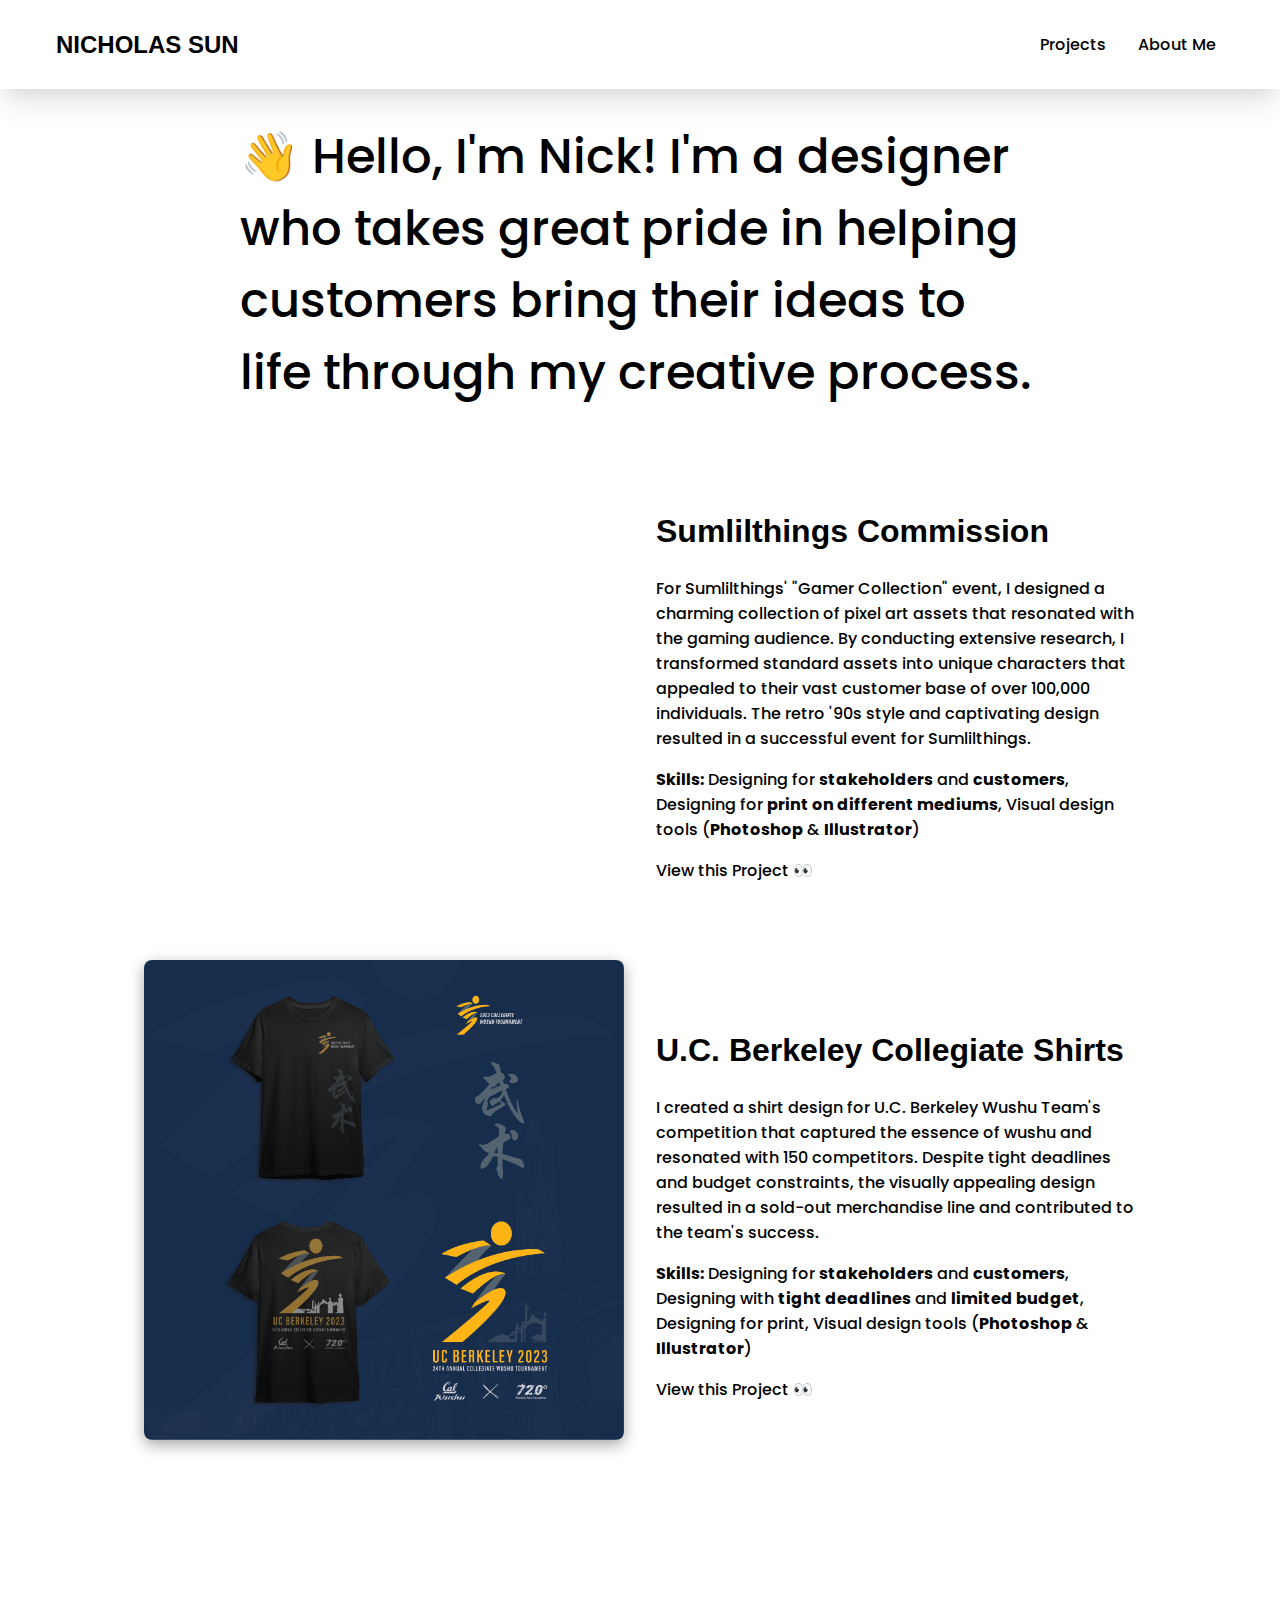
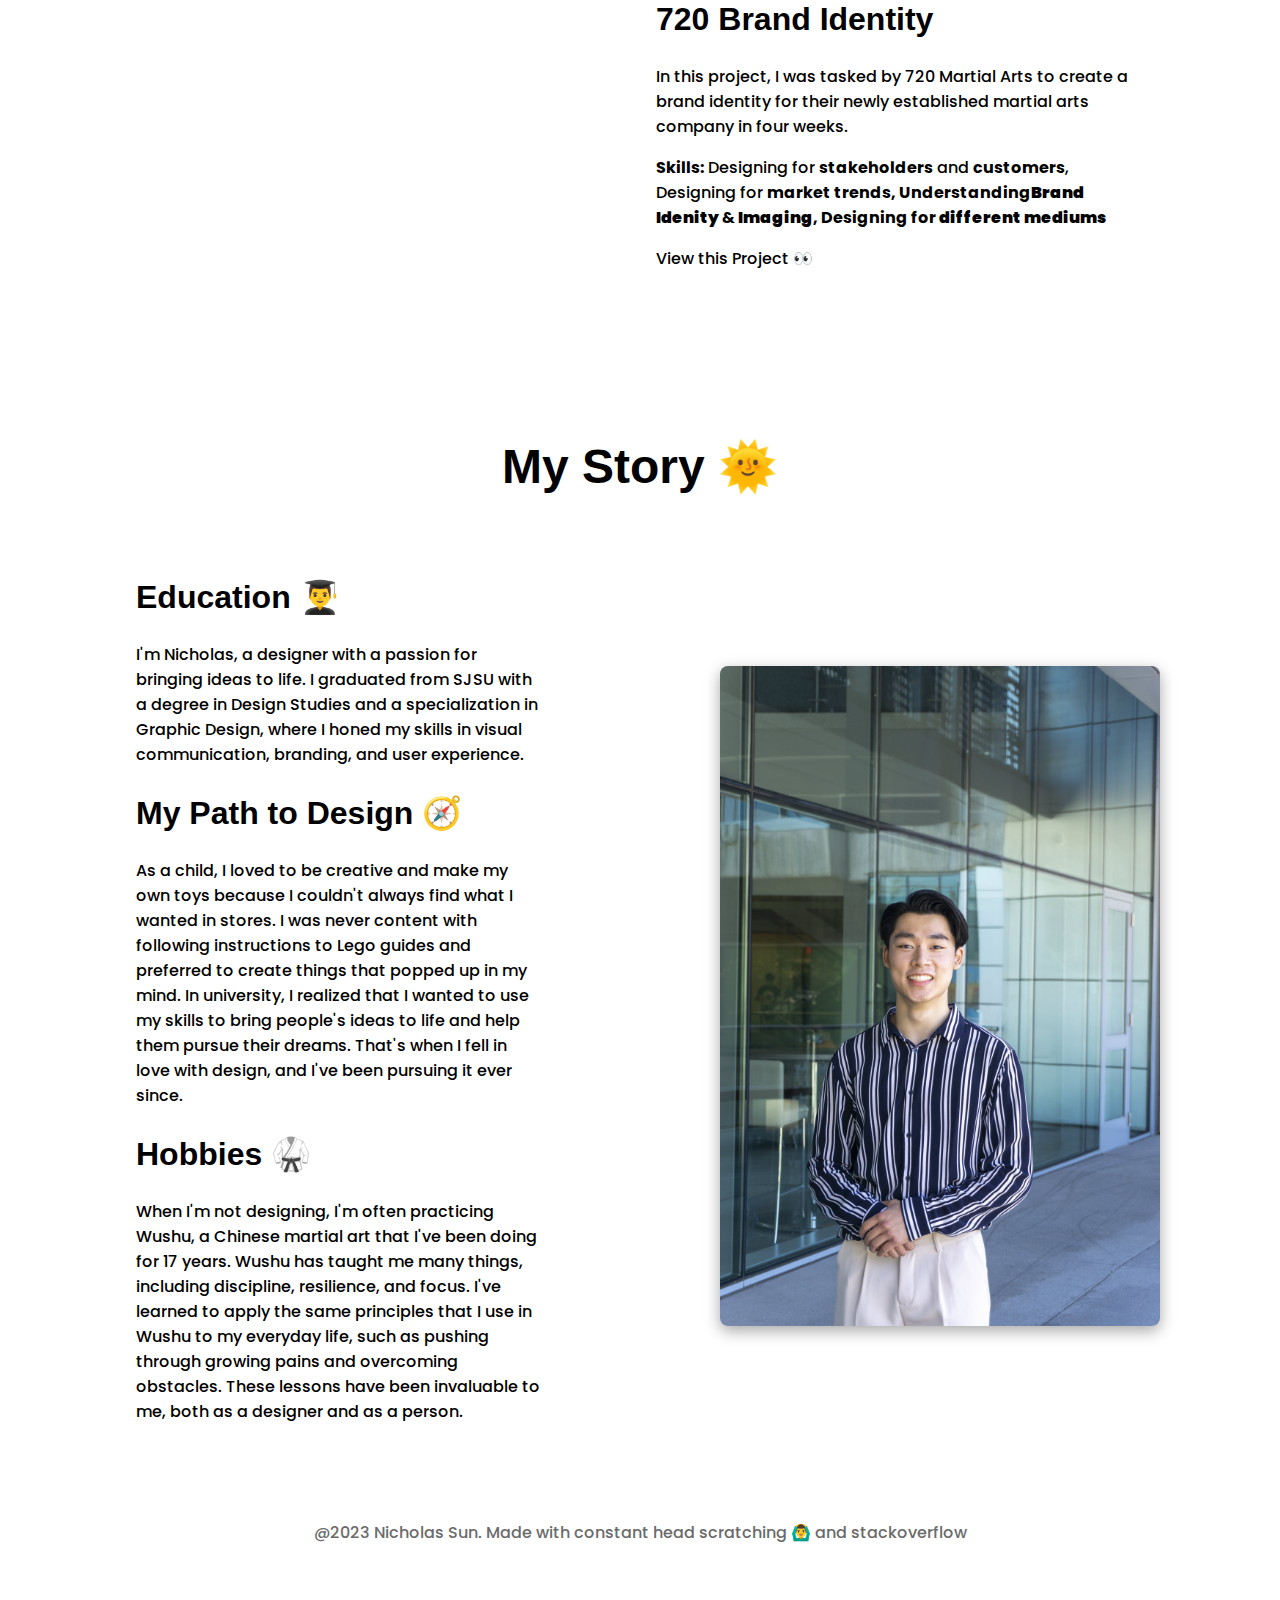
==== commit 9ce9e1e2: "final" ====
--- a/index.html
+++ b/index.html
@@ -29,7 +29,7 @@
     <section class="projects" id="project-sec">
         
         <div class="projectimage img1">
-            <a class="image-link" href="project1.html"><img class="thumbnail-2" src="images/sumlil thumbnail.jpeg" alt=""></a>
+            <a class="image-link" href="project1.html"><img class="thumbnail-2" src="images\Simlil Final Images/Pin All together.jpeg" alt=""></a>
         </div>
 
         <div class="projectdes des1">
@@ -51,7 +51,10 @@
             <a href="project2.html">View this Project 👀</a>
         </div>
 
-        <div class="projectimage img3">Project 3 Img</div>
+        <div class="projectimage img3">
+            <a class="image-link" href="project3.html"><img class="thumbnail-2" src="images/Project 3 img/720 Thumbnail-01-01.png" alt=""></a>
+        </div>
+
         <div class="projectdes des3">
             <h2 class="projtitle 720">720 Brand Identity</h2>
             <p class="projdes 720">In this project, I was tasked by 720 Martial Arts to create a brand identity for their newly established martial arts company in four weeks.</p>
--- a/styles.css
+++ b/styles.css
@@ -87,9 +87,9 @@
 
 .projects{
   display: grid;
-  grid-template-columns: repeat(2,min(25rem, 100%));
+  grid-template-columns: repeat(2,min(30rem, 100%));
   grid-template-rows: repeat(3,1fr);
-  gap: 0 2rem;
+  gap: 2rem 2rem;
   justify-content: center;
   align-items: center;
 }
